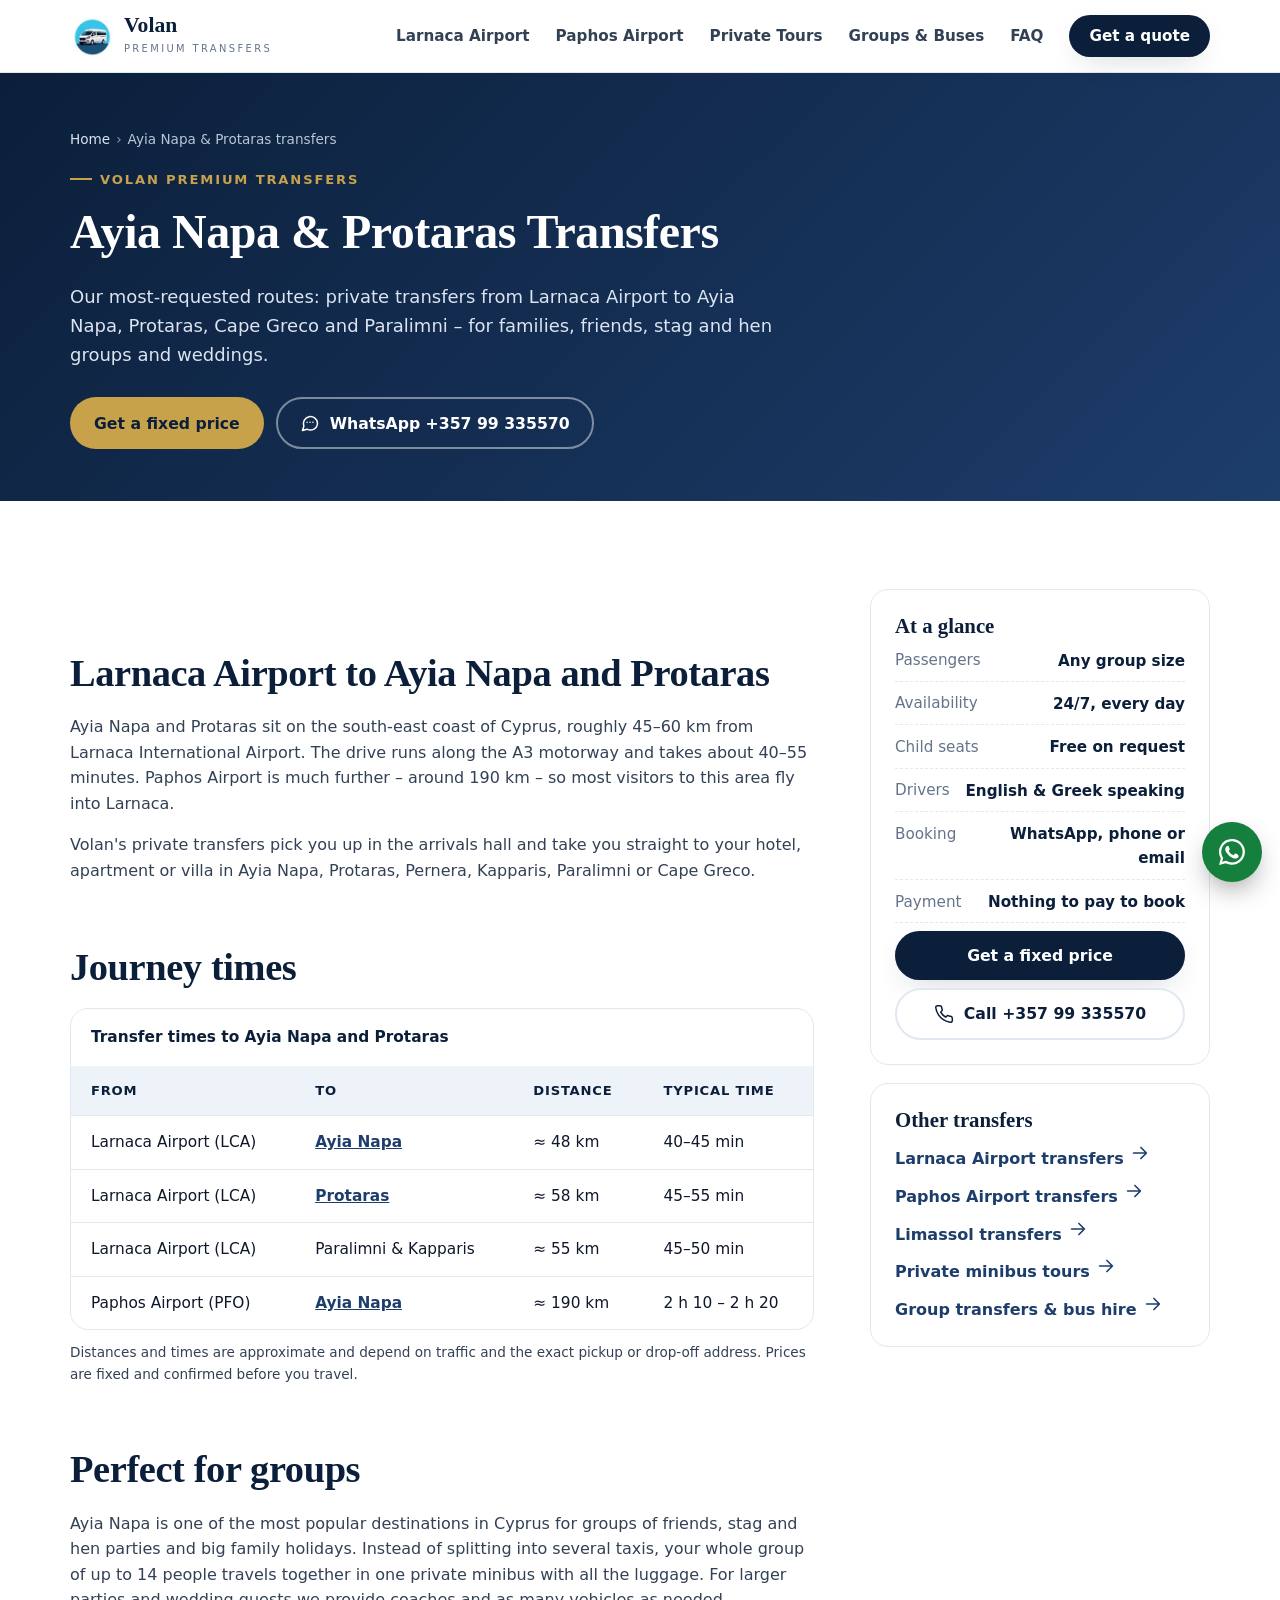
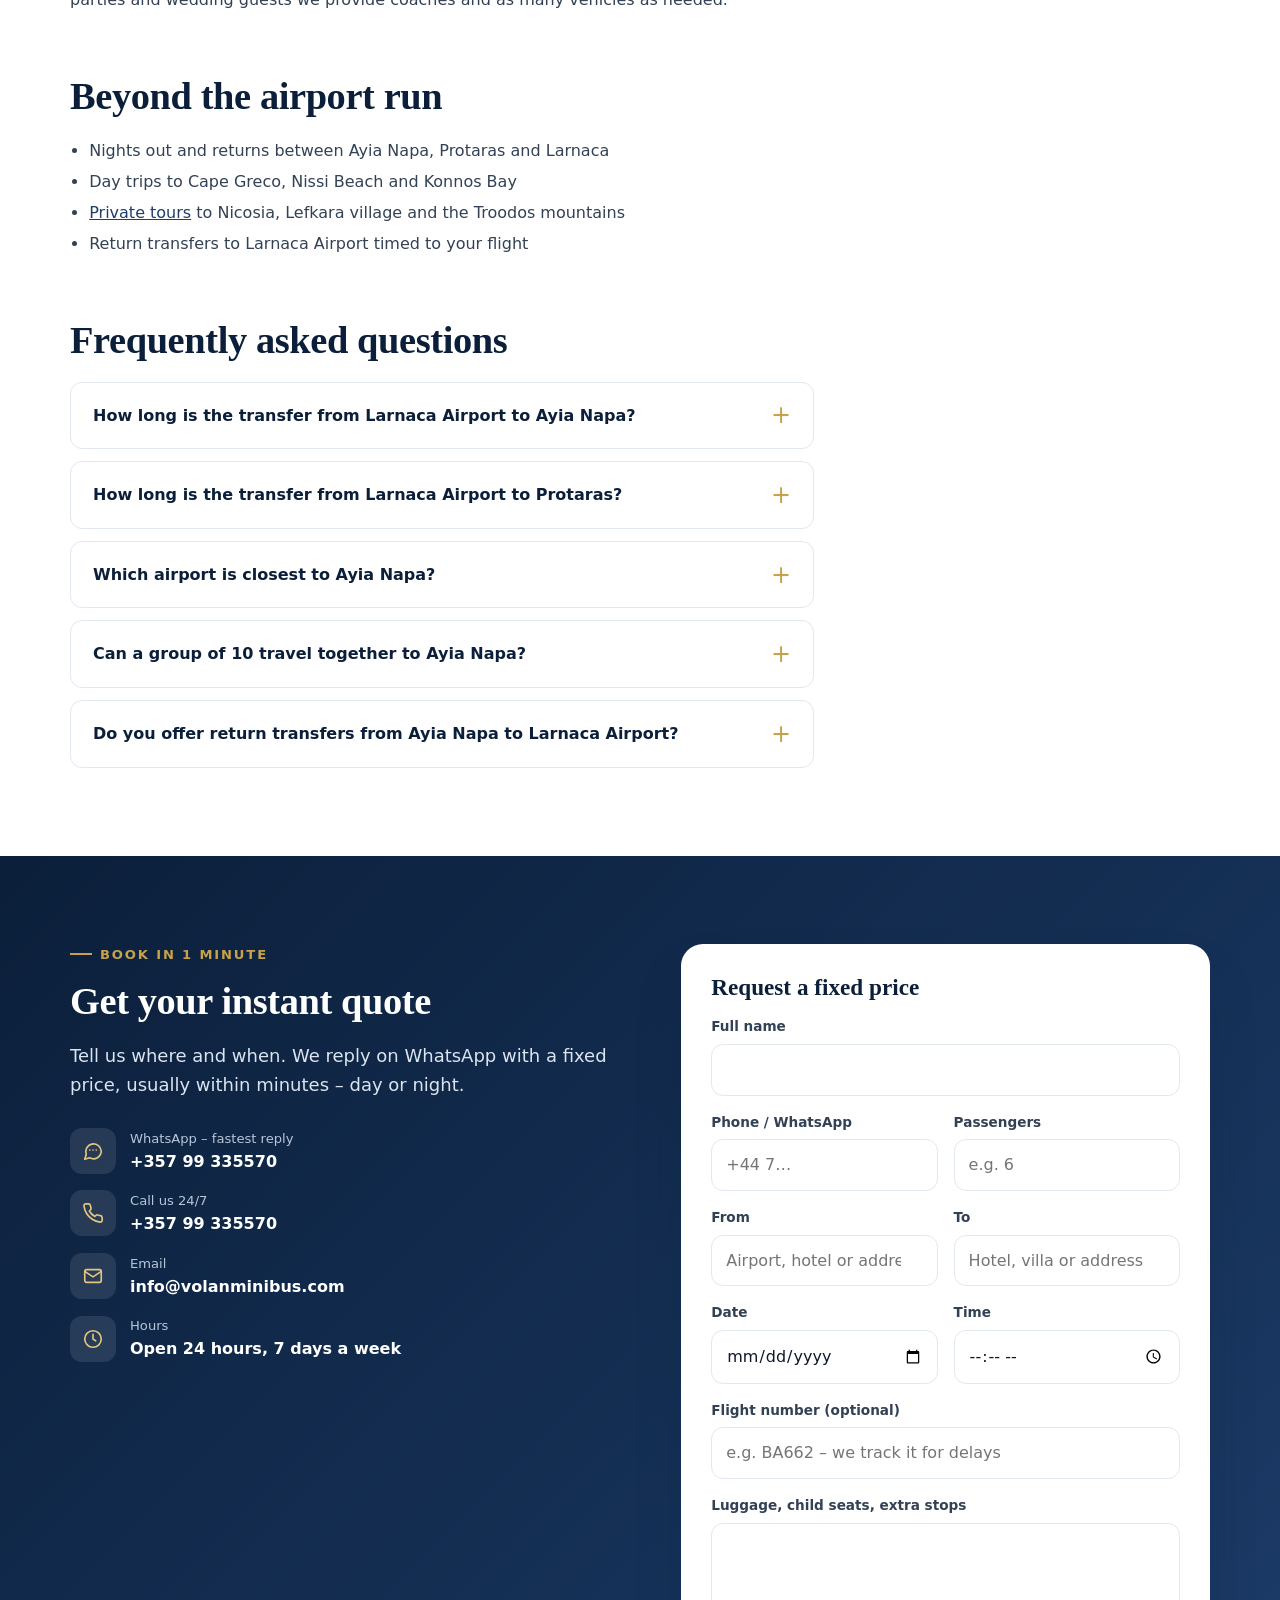
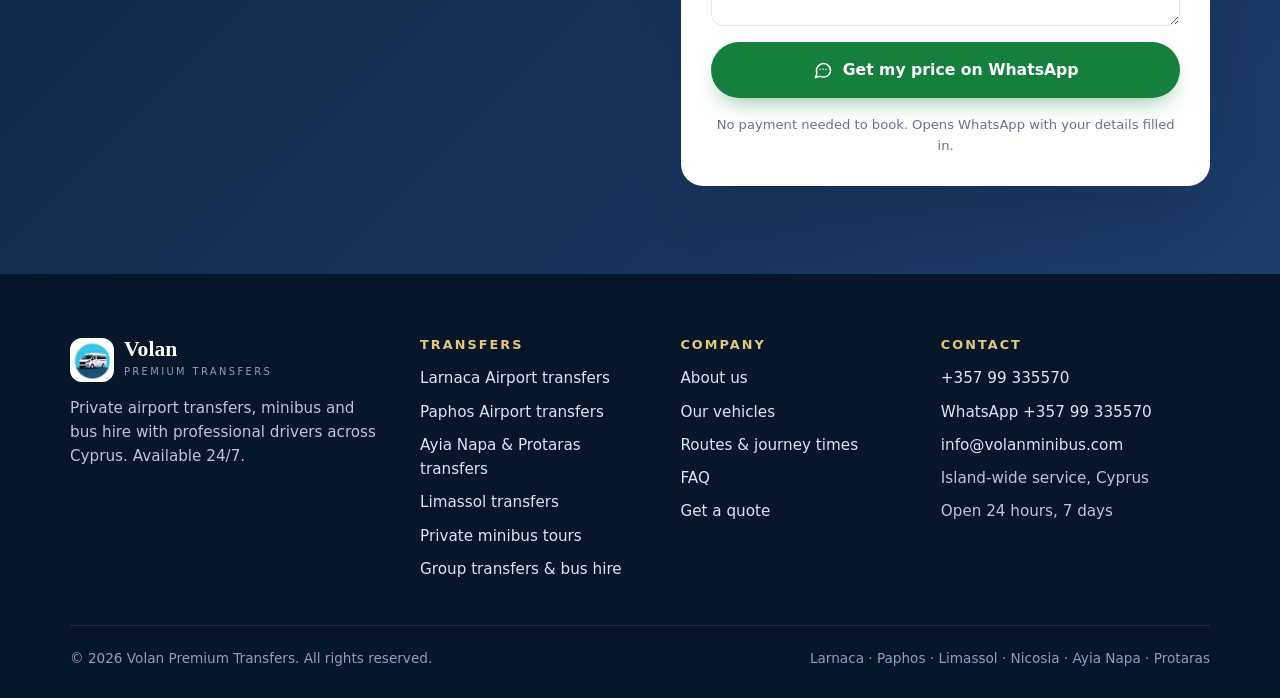
==== ayia-napa-protaras-transfers/index.html @ a042e27b "Say any group size instead of a 55-passenger limit Co-Authored-By: Claude Opus 5.5 <noreply@anthropi" ====
<!DOCTYPE html>
<html lang="en">
<head>
<meta charset="utf-8">
<meta name="viewport" content="width=device-width, initial-scale=1">
<title>Larnaca Airport to Ayia Napa &amp; Protaras Transfers | Volan</title>
<meta name="description" content="Private transfers from Larnaca Airport to Ayia Napa (≈45 min) and Protaras (≈50 min). One minibus for your whole group, free child seats, 24/7 fixed prices.">
<link rel="canonical" href="https://volanpremiumtransfers.com/ayia-napa-protaras-transfers/">
<meta name="robots" content="index, follow, max-image-preview:large">
<meta name="theme-color" content="#0b1f3a">
<link rel="icon" href="/favicon.ico" sizes="any">
<link rel="apple-touch-icon" href="/apple-touch-icon.png">
<meta property="og:type" content="website">
<meta property="og:site_name" content="Volan Premium Transfers">
<meta property="og:locale" content="en_GB">
<meta property="og:title" content="Larnaca Airport to Ayia Napa &amp; Protaras Transfers | Volan">
<meta property="og:description" content="Private transfers from Larnaca Airport to Ayia Napa (≈45 min) and Protaras (≈50 min). One minibus for your whole group, free child seats, 24/7 fixed prices.">
<meta property="og:url" content="https://volanpremiumtransfers.com/ayia-napa-protaras-transfers/">
<meta property="og:image" content="https://volanpremiumtransfers.com/assets/img/og-image.jpg">
<meta property="og:image:width" content="1200">
<meta property="og:image:height" content="630">
<meta property="og:image:alt" content="Volan Premium Transfers – airport and private minibus transfers in Cyprus">
<meta name="twitter:card" content="summary_large_image">
<meta name="twitter:title" content="Larnaca Airport to Ayia Napa &amp; Protaras Transfers | Volan">
<meta name="twitter:description" content="Private transfers from Larnaca Airport to Ayia Napa (≈45 min) and Protaras (≈50 min). One minibus for your whole group, free child seats, 24/7 fixed prices.">
<meta name="twitter:image" content="https://volanpremiumtransfers.com/assets/img/og-image.jpg">

<link rel="stylesheet" href="/assets/css/site.css">
<script async src="https://www.googletagmanager.com/gtag/js?id=G-36GFT8VNKB"></script>
<script>window.dataLayer=window.dataLayer||[];function gtag(){dataLayer.push(arguments);}gtag('js',new Date());gtag('config','G-36GFT8VNKB');</script>
<script type="application/ld+json">{
 "@context": "https://schema.org",
 "@type": "BreadcrumbList",
 "itemListElement": [
  {
   "@type": "ListItem",
   "position": 1,
   "name": "Home",
   "item": "https://volanpremiumtransfers.com/"
  },
  {
   "@type": "ListItem",
   "position": 2,
   "name": "Ayia Napa & Protaras transfers"
  }
 ]
}</script>
<script type="application/ld+json">{
 "@context": "https://schema.org",
 "@type": "Service",
 "@id": "https://volanpremiumtransfers.com/ayia-napa-protaras-transfers/#service",
 "name": "Ayia Napa and Protaras transfers",
 "serviceType": "Private transfer",
 "description": "Private transfers from Larnaca Airport to Ayia Napa (≈45 min) and Protaras (≈50 min). One minibus for your whole group, free child seats, 24/7 fixed prices.",
 "url": "https://volanpremiumtransfers.com/ayia-napa-protaras-transfers/",
 "provider": {
  "@id": "https://volanpremiumtransfers.com/#business"
 },
 "areaServed": [
  {
   "@type": "Place",
   "name": "Ayia Napa"
  },
  {
   "@type": "Place",
   "name": "Protaras"
  },
  {
   "@type": "Place",
   "name": "Paralimni"
  },
  {
   "@type": "Place",
   "name": "Cape Greco"
  },
  {
   "@type": "Place",
   "name": "Larnaca International Airport"
  }
 ],
 "availableChannel": {
  "@type": "ServiceChannel",
  "servicePhone": "+35799335570",
  "serviceUrl": "https://volanpremiumtransfers.com/#quote"
 }
}</script>
<script type="application/ld+json">{
 "@context": "https://schema.org",
 "@type": "FAQPage",
 "mainEntity": [
  {
   "@type": "Question",
   "name": "How long is the transfer from Larnaca Airport to Ayia Napa?",
   "acceptedAnswer": {
    "@type": "Answer",
    "text": "About 40–45 minutes for roughly 48 km via the A3 motorway."
   }
  },
  {
   "@type": "Question",
   "name": "How long is the transfer from Larnaca Airport to Protaras?",
   "acceptedAnswer": {
    "@type": "Answer",
    "text": "About 45–55 minutes for roughly 58 km, depending on traffic and your hotel's exact location."
   }
  },
  {
   "@type": "Question",
   "name": "Which airport is closest to Ayia Napa?",
   "acceptedAnswer": {
    "@type": "Answer",
    "text": "Larnaca International Airport (LCA) is closest – about 48 km. Paphos Airport is around 190 km away."
   }
  },
  {
   "@type": "Question",
   "name": "Can a group of 10 travel together to Ayia Napa?",
   "acceptedAnswer": {
    "@type": "Answer",
    "text": "Yes. Our private minibus carries up to 14 passengers with luggage, so the whole group arrives together."
   }
  },
  {
   "@type": "Question",
   "name": "Do you offer return transfers from Ayia Napa to Larnaca Airport?",
   "acceptedAnswer": {
    "@type": "Answer",
    "text": "Yes. We schedule the pickup from your hotel based on your flight time, 24 hours a day."
   }
  }
 ]
}</script>
</head>
<body>
<a class="skip" href="#main">Skip to content</a>
<header class="site-header">
 <div class="wrap nav">
  <a class="brand" href="/">
   <picture><source srcset="/assets/img/logo-96.webp" type="image/webp"><img src="/assets/img/logo-96.png" width="44" height="44" alt=""></picture>
   <span><b>Volan</b><small>Premium Transfers</small></span>
  </a>
  <button class="menu-toggle" type="button" aria-controls="menu" aria-expanded="false" aria-label="Open menu"><svg class="icon" viewBox="0 0 24 24" aria-hidden="true"><path d="M4 7h16M4 12h16M4 17h16"/></svg></button>
  <nav id="menu" class="menu" aria-label="Main">
   <a href="/larnaca-airport-transfers/">Larnaca Airport</a><a href="/paphos-airport-transfers/">Paphos Airport</a><a href="/private-tours-cyprus/">Private Tours</a><a href="/group-bus-hire-cyprus/">Groups &amp; Buses</a><a href="/#faq">FAQ</a>
   <a class="btn btn-primary" href="/#quote">Get a quote</a>
  </nav>
 </div>
</header>
<main id="main">
<section class="page-hero"><div class="wrap"><nav class="crumbs" aria-label="Breadcrumb"><ol><li><a href="/">Home</a></li><li aria-current="page">Ayia Napa &amp; Protaras transfers</li></ol></nav>
 <span class="eyebrow">Volan Premium Transfers</span>
 <h1>Ayia Napa &amp; Protaras Transfers</h1>
 <p class="lead">Our most-requested routes: private transfers from Larnaca Airport to Ayia Napa, Protaras, Cape Greco and Paralimni – for families, friends, stag and hen groups and weddings.</p>
 <div class="hero-ctas"><a class="btn btn-gold" href="#quote">Get a fixed price</a><a class="btn btn-ghost" href="https://wa.me/35799335570" target="_blank" rel="noopener" data-loc="hero"><svg class="icon" viewBox="0 0 24 24" aria-hidden="true"><path d="M21 12a8.5 8.5 0 0 1-12.6 7.4L3 21l1.6-5.2A8.5 8.5 0 1 1 21 12z"/><path d="M8.5 11h.01M12 11h.01M15.5 11h.01"/></svg> WhatsApp +357 99 335570</a></div>
</div></section>
<section class="section"><div class="wrap layout">
 <article class="prose"><h2>Larnaca Airport to Ayia Napa and Protaras</h2>
<p>Ayia Napa and Protaras sit on the south-east coast of Cyprus, roughly 45–60 km from Larnaca International Airport. The drive runs along the A3 motorway and takes about 40–55 minutes. Paphos Airport is much further – around 190 km – so most visitors to this area fly into Larnaca.</p>
<p>Volan's private transfers pick you up in the arrivals hall and take you straight to your hotel, apartment or villa in Ayia Napa, Protaras, Pernera, Kapparis, Paralimni or Cape Greco.</p>
<h2>Journey times</h2>
<div class="table-wrap"><table><caption>Transfer times to Ayia Napa and Protaras</caption>
<thead><tr><th scope="col">From</th><th scope="col">To</th><th scope="col">Distance</th><th scope="col">Typical time</th></tr></thead>
<tbody><tr><td>Larnaca Airport (LCA)</td><td><a href="/ayia-napa-protaras-transfers/">Ayia Napa</a></td><td>≈ 48 km</td><td>40–45 min</td></tr><tr><td>Larnaca Airport (LCA)</td><td><a href="/ayia-napa-protaras-transfers/">Protaras</a></td><td>≈ 58 km</td><td>45–55 min</td></tr><tr><td>Larnaca Airport (LCA)</td><td>Paralimni &amp; Kapparis</td><td>≈ 55 km</td><td>45–50 min</td></tr><tr><td>Paphos Airport (PFO)</td><td><a href="/ayia-napa-protaras-transfers/">Ayia Napa</a></td><td>≈ 190 km</td><td>2 h 10 – 2 h 20</td></tr></tbody></table></div>
<p class="note">Distances and times are approximate and depend on traffic and the exact pickup or drop-off address. Prices are fixed and confirmed before you travel.</p>
<h2>Perfect for groups</h2>
<p>Ayia Napa is one of the most popular destinations in Cyprus for groups of friends, stag and hen parties and big family holidays. Instead of splitting into several taxis, your whole group of up to 14 people travels together in one private minibus with all the luggage. For larger parties and wedding guests we provide coaches and as many vehicles as needed.</p>
<h2>Beyond the airport run</h2>
<ul>
<li>Nights out and returns between Ayia Napa, Protaras and Larnaca</li>
<li>Day trips to Cape Greco, Nissi Beach and Konnos Bay</li>
<li><a href="/private-tours-cyprus/">Private tours</a> to Nicosia, Lefkara village and the Troodos mountains</li>
<li>Return transfers to Larnaca Airport timed to your flight</li>
</ul>
  <h2>Frequently asked questions</h2>
  <div class="faq"><details><summary>How long is the transfer from Larnaca Airport to Ayia Napa?</summary><p>About 40–45 minutes for roughly 48 km via the A3 motorway.</p></details><details><summary>How long is the transfer from Larnaca Airport to Protaras?</summary><p>About 45–55 minutes for roughly 58 km, depending on traffic and your hotel's exact location.</p></details><details><summary>Which airport is closest to Ayia Napa?</summary><p>Larnaca International Airport (LCA) is closest – about 48 km. Paphos Airport is around 190 km away.</p></details><details><summary>Can a group of 10 travel together to Ayia Napa?</summary><p>Yes. Our private minibus carries up to 14 passengers with luggage, so the whole group arrives together.</p></details><details><summary>Do you offer return transfers from Ayia Napa to Larnaca Airport?</summary><p>Yes. We schedule the pickup from your hotel based on your flight time, 24 hours a day.</p></details></div>
 </article>
 <aside class="aside">
  <div class="card"><h3>At a glance</h3><ul class="facts"><li><span>Passengers</span><span>Any group size</span></li><li><span>Availability</span><span>24/7, every day</span></li><li><span>Child seats</span><span>Free on request</span></li><li><span>Drivers</span><span>English &amp; Greek speaking</span></li><li><span>Booking</span><span>WhatsApp, phone or email</span></li><li><span>Payment</span><span>Nothing to pay to book</span></li></ul>
   <a class="btn btn-primary" href="#quote">Get a fixed price</a>
   <a class="btn btn-outline" href="tel:+35799335570" data-loc="aside"><svg class="icon" viewBox="0 0 24 24" aria-hidden="true"><path d="M22 16.9v3a2 2 0 0 1-2.2 2 19.8 19.8 0 0 1-8.6-3.1 19.5 19.5 0 0 1-6-6A19.8 19.8 0 0 1 2.1 4.2 2 2 0 0 1 4.1 2h3a2 2 0 0 1 2 1.7c.1.9.4 1.8.7 2.7a2 2 0 0 1-.5 2.1L8 9.8a16 16 0 0 0 6 6l1.3-1.3a2 2 0 0 1 2.1-.4c.9.3 1.8.6 2.7.7a2 2 0 0 1 1.7 2z"/></svg> Call +357 99 335570</a></div>
  <div class="card"><h3>Other transfers</h3><ul class="links"><li><a href="/larnaca-airport-transfers/">Larnaca Airport transfers <svg class="icon" viewBox="0 0 24 24" aria-hidden="true"><path d="M5 12h14M13 6l6 6-6 6"/></svg></a></li><li><a href="/paphos-airport-transfers/">Paphos Airport transfers <svg class="icon" viewBox="0 0 24 24" aria-hidden="true"><path d="M5 12h14M13 6l6 6-6 6"/></svg></a></li><li><a href="/limassol-transfers/">Limassol transfers <svg class="icon" viewBox="0 0 24 24" aria-hidden="true"><path d="M5 12h14M13 6l6 6-6 6"/></svg></a></li><li><a href="/private-tours-cyprus/">Private minibus tours <svg class="icon" viewBox="0 0 24 24" aria-hidden="true"><path d="M5 12h14M13 6l6 6-6 6"/></svg></a></li><li><a href="/group-bus-hire-cyprus/">Group transfers &amp; bus hire <svg class="icon" viewBox="0 0 24 24" aria-hidden="true"><path d="M5 12h14M13 6l6 6-6 6"/></svg></a></li></ul></div>
 </aside>
</div></section>
<section id="quote" class="section quote">
 <div class="wrap split">
  <div>
   <span class="eyebrow">Book in 1 minute</span>
   <h2>Get your instant quote</h2>
   <p class="lead">Tell us where and when. We reply on WhatsApp with a fixed price, usually within minutes – day or night.</p>
   <ul class="contact-list">
    <li><span class="ico"><svg class="icon" viewBox="0 0 24 24" aria-hidden="true"><path d="M21 12a8.5 8.5 0 0 1-12.6 7.4L3 21l1.6-5.2A8.5 8.5 0 1 1 21 12z"/><path d="M8.5 11h.01M12 11h.01M15.5 11h.01"/></svg></span><span><small>WhatsApp – fastest reply</small><a href="https://wa.me/35799335570" target="_blank" rel="noopener" data-loc="quote">+357 99 335570</a></span></li>
    <li><span class="ico"><svg class="icon" viewBox="0 0 24 24" aria-hidden="true"><path d="M22 16.9v3a2 2 0 0 1-2.2 2 19.8 19.8 0 0 1-8.6-3.1 19.5 19.5 0 0 1-6-6A19.8 19.8 0 0 1 2.1 4.2 2 2 0 0 1 4.1 2h3a2 2 0 0 1 2 1.7c.1.9.4 1.8.7 2.7a2 2 0 0 1-.5 2.1L8 9.8a16 16 0 0 0 6 6l1.3-1.3a2 2 0 0 1 2.1-.4c.9.3 1.8.6 2.7.7a2 2 0 0 1 1.7 2z"/></svg></span><span><small>Call us 24/7</small><a href="tel:+35799335570" data-loc="quote">+357 99 335570</a></span></li>
    <li><span class="ico"><svg class="icon" viewBox="0 0 24 24" aria-hidden="true"><rect x="3" y="5" width="18" height="14" rx="2"/><path d="m3 7 9 6 9-6"/></svg></span><span><small>Email</small><a href="mailto:info@volanminibus.com" data-loc="quote">info@volanminibus.com</a></span></li>
    <li><span class="ico"><svg class="icon" viewBox="0 0 24 24" aria-hidden="true"><circle cx="12" cy="12" r="9"/><path d="M12 7v5l3 2"/></svg></span><span><small>Hours</small><b>Open 24 hours, 7 days a week</b></span></li>
   </ul>
  </div>
  <form id="quote-form" class="form">
   <h3>Request a fixed price</h3>
   <div class="field full"><label for="q-name">Full name</label><input id="q-name" name="name" autocomplete="name" required></div>
   <div class="field"><label for="q-phone">Phone / WhatsApp</label><input id="q-phone" name="phone" type="tel" autocomplete="tel" placeholder="+44 7…" required></div>
   <div class="field"><label for="q-pax">Passengers</label><input id="q-pax" name="pax" type="number" min="1" inputmode="numeric" placeholder="e.g. 6"></div>
   <div class="field"><label for="q-pickup">From</label><input id="q-pickup" name="pickup" list="places" placeholder="Airport, hotel or address" required></div>
   <div class="field"><label for="q-dropoff">To</label><input id="q-dropoff" name="dropoff" list="places" placeholder="Hotel, villa or address" required></div>
   <div class="field"><label for="q-date">Date</label><input id="q-date" name="date" type="date" required></div>
   <div class="field"><label for="q-time">Time</label><input id="q-time" name="time" type="time" required></div>
   <div class="field full"><label for="q-flight">Flight number (optional)</label><input id="q-flight" name="flight" placeholder="e.g. BA662 – we track it for delays"></div>
   <div class="field full"><label for="q-notes">Luggage, child seats, extra stops</label><textarea id="q-notes" name="notes" rows="3"></textarea></div>
   <datalist id="places"><option value="Larnaca Airport (LCA)"><option value="Paphos Airport (PFO)"><option value="Ayia Napa"><option value="Protaras"><option value="Larnaca"><option value="Limassol"><option value="Nicosia"><option value="Paphos"><option value="Coral Bay"><option value="Polis / Latchi"><option value="Troodos"></datalist>
   <button class="btn btn-wa" type="submit"><svg class="icon" viewBox="0 0 24 24" aria-hidden="true"><path d="M21 12a8.5 8.5 0 0 1-12.6 7.4L3 21l1.6-5.2A8.5 8.5 0 1 1 21 12z"/><path d="M8.5 11h.01M12 11h.01M15.5 11h.01"/></svg> Get my price on WhatsApp</button>
   <p class="fine">No payment needed to book. Opens WhatsApp with your details filled in.</p>
  </form>
 </div>
</section>

</main>
<footer class="site-footer">
 <div class="wrap">
  <div class="foot-grid">
   <div>
    <a class="brand" href="/"><picture><source srcset="/assets/img/logo-96.webp" type="image/webp"><img src="/assets/img/logo-96.png" width="44" height="44" alt="" loading="lazy"></picture><span><b>Volan</b><small>Premium Transfers</small></span></a>
    <p>Private airport transfers, minibus and bus hire with professional drivers across Cyprus. Available 24/7.</p>
   </div>
   <div><h2>Transfers</h2><ul><li><a href="/larnaca-airport-transfers/">Larnaca Airport transfers</a></li><li><a href="/paphos-airport-transfers/">Paphos Airport transfers</a></li><li><a href="/ayia-napa-protaras-transfers/">Ayia Napa &amp; Protaras transfers</a></li><li><a href="/limassol-transfers/">Limassol transfers</a></li><li><a href="/private-tours-cyprus/">Private minibus tours</a></li><li><a href="/group-bus-hire-cyprus/">Group transfers &amp; bus hire</a></li></ul></div>
   <div><h2>Company</h2><ul><li><a href="/#about">About us</a></li><li><a href="/#fleet">Our vehicles</a></li><li><a href="/#routes">Routes &amp; journey times</a></li><li><a href="/#faq">FAQ</a></li><li><a href="/#quote">Get a quote</a></li></ul></div>
   <div><h2>Contact</h2><ul>
    <li><a href="tel:+35799335570" data-loc="footer">+357 99 335570</a></li>
    <li><a href="https://wa.me/35799335570" target="_blank" rel="noopener" data-loc="footer">WhatsApp +357 99 335570</a></li>
    <li><a href="mailto:info@volanminibus.com" data-loc="footer">info@volanminibus.com</a></li>
    <li>Island-wide service, Cyprus</li>
    <li>Open 24 hours, 7 days</li>
   </ul></div>
  </div>
  <div class="foot-bottom"><span>© <span id="year">2026</span> Volan Premium Transfers. All rights reserved.</span><span>Larnaca · Paphos · Limassol · Nicosia · Ayia Napa · Protaras</span></div>
 </div>
</footer>
<a class="wa-float" href="https://wa.me/35799335570" target="_blank" rel="noopener" aria-label="Chat with us on WhatsApp" data-loc="float"><svg viewBox="0 0 24 24" aria-hidden="true"><path d="M12 2.2A9.7 9.7 0 0 0 3.6 16.8L2.3 21.7l5-1.3A9.7 9.7 0 1 0 12 2.2zm0 17.7a8 8 0 0 1-4.1-1.1l-.3-.2-3 .8.8-2.9-.2-.3A8 8 0 1 1 12 19.9zm4.4-6c-.2-.1-1.4-.7-1.7-.8-.2-.1-.4-.1-.5.1l-.8 1c-.1.2-.3.2-.5.1a6.6 6.6 0 0 1-3.3-2.9c-.2-.4.2-.4.7-1.3.1-.2 0-.3 0-.4l-.8-1.8c-.2-.5-.4-.4-.5-.4h-.5a.9.9 0 0 0-.7.3 2.8 2.8 0 0 0-.9 2.1 4.9 4.9 0 0 0 1 2.6 11.2 11.2 0 0 0 4.3 3.8c1.6.7 2.2.7 3 .6.5-.1 1.4-.6 1.6-1.1.2-.6.2-1 .1-1.1l-.5-.3z"/></svg></a>
<script src="/assets/js/site.js" defer></script>
</body>
</html>
---- assets/css/site.css ----
/* Volan Premium Transfers – site styles (no build step, no external CSS) */
:root{
  --navy:#0b1f3a; --navy-2:#132d52; --navy-3:#1d3d6b;
  --gold:#c8a24a; --gold-2:#e3c77f;
  --ink:#0f172a; --ink-2:#334155; --muted:#64748b;
  --line:#e2e8f0; --bg:#ffffff; --bg-2:#f6f8fb; --bg-3:#eef3fa;
  --wa:#15803d;
  --radius:18px; --radius-sm:12px;
  --shadow:0 10px 30px -12px rgba(11,31,58,.25);
  --shadow-lg:0 30px 60px -20px rgba(11,31,58,.35);
  --serif:"Iowan Old Style","Palatino Linotype",Palatino,Georgia,"Times New Roman",serif;
  --sans:system-ui,-apple-system,"Segoe UI",Roboto,"Helvetica Neue",Arial,sans-serif;
  --wrap:1180px;
}
*,*::before,*::after{box-sizing:border-box}
html{scroll-behavior:smooth;-webkit-text-size-adjust:100%}
body{margin:0;font-family:var(--sans);color:var(--ink);background:var(--bg);line-height:1.6;font-size:16px;-webkit-font-smoothing:antialiased}
img{max-width:100%;height:auto;display:block}
a{color:var(--navy-3)}
a:hover{color:var(--navy)}
h1,h2,h3{font-family:var(--serif);color:var(--navy);line-height:1.15;margin:0 0 .5em;font-weight:700;letter-spacing:-.01em}
h1{font-size:clamp(2rem,5.2vw,3.5rem)}
h2{font-size:clamp(1.6rem,3.4vw,2.4rem)}
h3{font-size:1.2rem;font-family:var(--sans);letter-spacing:0}
p{margin:0 0 1em}
:focus-visible{outline:3px solid var(--gold);outline-offset:2px;border-radius:6px}
.wrap{max-width:var(--wrap);margin:0 auto;padding:0 20px}
.skip{position:absolute;left:-999px;top:0;background:var(--navy);color:#fff;padding:10px 16px;z-index:100}
.skip:focus{left:10px;top:10px}
.eyebrow{display:inline-flex;align-items:center;gap:8px;font-size:.78rem;font-weight:700;letter-spacing:.14em;text-transform:uppercase;color:var(--gold)}
.eyebrow::before{content:"";width:22px;height:2px;background:currentColor}
.lead{font-size:1.125rem;color:var(--ink-2);max-width:62ch}
.muted{color:var(--muted)}
.center{text-align:center}
.center .lead{margin-left:auto;margin-right:auto}
.icon{width:22px;height:22px;flex:none;stroke:currentColor;fill:none;stroke-width:1.8;stroke-linecap:round;stroke-linejoin:round}

/* Buttons */
.btn{display:inline-flex;align-items:center;justify-content:center;gap:10px;padding:14px 22px;border-radius:999px;font-weight:700;font-size:.98rem;text-decoration:none;border:2px solid transparent;cursor:pointer;transition:transform .15s ease,box-shadow .15s ease,background .15s ease;font-family:var(--sans);line-height:1.1}
.btn:hover{transform:translateY(-1px)}
.btn-primary{background:var(--navy);color:#fff;box-shadow:var(--shadow)}
.btn-primary:hover{background:var(--navy-2);color:#fff}
.btn-gold{background:var(--gold);color:var(--navy)}
.btn-gold:hover{background:var(--gold-2);color:var(--navy)}
.btn-wa{background:var(--wa);color:#fff;box-shadow:0 10px 24px -10px rgba(21,128,61,.6)}
.btn-wa:hover{background:#116c33;color:#fff}
.btn-ghost{background:transparent;border-color:rgba(255,255,255,.45);color:#fff}
.btn-ghost:hover{background:rgba(255,255,255,.1);color:#fff}
.btn-outline{background:#fff;border-color:var(--line);color:var(--navy)}
.btn-outline:hover{border-color:var(--navy);color:var(--navy)}
.btn .icon{width:20px;height:20px}

/* Header */
.site-header{position:sticky;top:0;z-index:50;background:rgba(255,255,255,.92);backdrop-filter:saturate(1.4) blur(10px);-webkit-backdrop-filter:saturate(1.4) blur(10px);border-bottom:1px solid var(--line)}
.nav{display:flex;align-items:center;justify-content:space-between;height:72px;gap:16px}
.brand{display:flex;align-items:center;gap:10px;text-decoration:none;color:var(--navy)}
.brand img{width:44px;height:44px;border-radius:12px}
.brand b{display:block;font-family:var(--serif);font-size:1.35rem;line-height:1}
.brand small{display:block;font-size:.62rem;letter-spacing:.24em;text-transform:uppercase;color:var(--muted);margin-top:4px}
.menu{display:flex;align-items:center;gap:26px}
.menu a{color:var(--ink-2);text-decoration:none;font-weight:600;font-size:.95rem}
.menu a:hover,.menu a[aria-current="page"]{color:var(--navy)}
.menu .btn{color:#fff;padding:11px 18px}
.menu-toggle{display:none;background:none;border:0;padding:8px;color:var(--navy);cursor:pointer}
.menu-toggle .icon{width:28px;height:28px}
@media (max-width:920px){
  .menu-toggle{display:block}
  .menu{position:absolute;left:0;right:0;top:72px;flex-direction:column;align-items:stretch;gap:0;background:#fff;border-bottom:1px solid var(--line);box-shadow:var(--shadow);padding:8px 20px 20px;display:none}
  .menu.open{display:flex}
  .menu a{padding:14px 0;border-bottom:1px solid var(--line);font-size:1.05rem}
  .menu .btn{margin-top:14px;border-bottom:0}
}

/* Hero */
.hero{position:relative;color:#fff;background:var(--navy);overflow:hidden;isolation:isolate}
.hero picture,.hero .hero-img{position:absolute;inset:0;z-index:-2}
.hero .hero-img{width:100%;height:100%;object-fit:cover;object-position:60% 50%}
.hero::after{content:"";position:absolute;inset:0;z-index:-1;background:linear-gradient(90deg,rgba(8,22,42,.92) 0%,rgba(8,22,42,.78) 45%,rgba(8,22,42,.25) 100%)}
.hero-inner{padding:96px 0 88px;max-width:660px}
.hero h1{color:#fff}
.hero .lead{color:#dbe4f0}
.hero .eyebrow{color:var(--gold-2)}
.hero-ctas{display:flex;flex-wrap:wrap;gap:12px;margin:28px 0 30px}
.hero-points{display:flex;flex-wrap:wrap;gap:10px 22px;list-style:none;padding:0;margin:0;color:#e6edf6;font-size:.95rem}
.hero-points li{display:flex;align-items:center;gap:8px}
.hero-points .icon{color:var(--gold-2);width:20px;height:20px}
@media (max-width:720px){
  .hero::after{background:linear-gradient(180deg,rgba(8,22,42,.7) 0%,rgba(8,22,42,.9) 60%,rgba(8,22,42,.96) 100%)}
  .hero-inner{padding:64px 0 56px}
  .hero-ctas .btn{flex:1 1 100%}
}

/* Page hero (inner pages) */
.page-hero{background:linear-gradient(135deg,var(--navy) 0%,var(--navy-3) 100%);color:#fff;padding:56px 0 52px}
.page-hero h1{color:#fff;font-size:clamp(1.9rem,4.4vw,3rem)}
.page-hero .lead{color:#dbe4f0}
.page-hero .hero-ctas{margin-bottom:0}
.crumbs{font-size:.85rem;margin-bottom:18px;color:#b9c6d8}
.crumbs ol{list-style:none;padding:0;margin:0;display:flex;flex-wrap:wrap;gap:6px}
.crumbs li+li::before{content:"›";margin-right:6px;color:#8aa0bd}
.crumbs a{color:#dbe4f0;text-decoration:none}
.crumbs a:hover{text-decoration:underline;color:#fff}

/* Trust bar */
.trust{background:#fff;border-bottom:1px solid var(--line)}
.trust ul{list-style:none;margin:0;padding:22px 0;display:grid;grid-template-columns:repeat(4,1fr);gap:16px}
.trust li{display:flex;align-items:center;gap:12px;font-size:.92rem;color:var(--ink-2)}
.trust strong{display:block;color:var(--navy);font-size:.98rem}
.trust .ico{width:44px;height:44px;border-radius:12px;background:var(--bg-3);display:grid;place-items:center;color:var(--navy);flex:none}
@media (max-width:820px){.trust ul{grid-template-columns:repeat(2,1fr)}}

/* Sections */
.section{padding:88px 0}
.section-alt{background:var(--bg-2)}
.section-head{margin-bottom:44px}
.section-head.center{max-width:720px;margin-left:auto;margin-right:auto}
@media (max-width:720px){.section{padding:64px 0}}

/* Cards */
.grid{display:grid;gap:22px}
.g2{grid-template-columns:repeat(2,1fr)}
.g3{grid-template-columns:repeat(3,1fr)}
.g4{grid-template-columns:repeat(4,1fr)}
@media (max-width:980px){.g3,.g4{grid-template-columns:repeat(2,1fr)}}
@media (max-width:640px){.g2,.g3,.g4{grid-template-columns:1fr}}
.card{background:#fff;border:1px solid var(--line);border-radius:var(--radius);padding:28px;transition:box-shadow .2s ease,transform .2s ease,border-color .2s ease;display:flex;flex-direction:column}
.card:hover{box-shadow:var(--shadow);border-color:#cfd9e6}
.card .ico{width:52px;height:52px;border-radius:14px;background:var(--navy);color:var(--gold-2);display:grid;place-items:center;margin-bottom:18px}
.card .ico .icon{width:26px;height:26px}
.card p{color:var(--ink-2);font-size:.97rem}
.card .more{margin-top:auto;font-weight:700;text-decoration:none;color:var(--navy);display:inline-flex;gap:6px;align-items:center}
.card .more:hover{color:var(--gold)}
a.card{text-decoration:none;color:inherit}
a.card:hover{transform:translateY(-2px)}

/* Split */
.split{display:grid;grid-template-columns:1.05fr 1fr;gap:56px;align-items:center}
@media (max-width:900px){.split{grid-template-columns:1fr;gap:32px}}
.photo{border-radius:var(--radius);overflow:hidden;box-shadow:var(--shadow-lg)}
.photo img{width:100%;aspect-ratio:3/2;object-fit:cover}
.checks{list-style:none;padding:0;margin:20px 0 0;display:grid;gap:12px}
.checks li{display:flex;gap:12px;align-items:flex-start;color:var(--ink-2)}
.checks .icon{color:var(--wa);margin-top:2px}

/* Routes table */
.table-wrap{overflow-x:auto;border:1px solid var(--line);border-radius:var(--radius);background:#fff}
table{width:100%;border-collapse:collapse;font-size:.96rem;min-width:560px}
caption{text-align:left;padding:16px 20px;font-weight:700;color:var(--navy)}
th,td{text-align:left;padding:14px 20px;border-top:1px solid var(--line)}
thead th{background:var(--bg-3);color:var(--navy);font-size:.82rem;letter-spacing:.06em;text-transform:uppercase;border-top:0}
tbody tr:hover{background:var(--bg-2)}
td a{font-weight:600}
.note{font-size:.85rem;color:var(--muted);margin-top:12px}

/* Steps */
.steps{counter-reset:s;list-style:none;padding:0;margin:0}
.steps li{counter-increment:s;position:relative;background:#fff;border:1px solid var(--line);border-radius:var(--radius);padding:28px 26px 24px}
.steps li::before{content:counter(s);position:absolute;top:-18px;left:24px;width:38px;height:38px;border-radius:50%;background:var(--gold);color:var(--navy);display:grid;place-items:center;font-weight:800;font-family:var(--serif);font-size:1.1rem}
.steps h3{margin-top:6px}
.steps p{color:var(--ink-2);margin:0;font-size:.97rem}

/* Fleet */
.fleet-card{background:#fff;border:1px solid var(--line);border-radius:var(--radius);overflow:hidden}
.fleet-card .body{padding:24px 26px}
.spec{display:flex;flex-wrap:wrap;gap:8px;list-style:none;padding:0;margin:14px 0 0}
.spec li{background:var(--bg-3);color:var(--navy);border-radius:999px;padding:6px 12px;font-size:.84rem;font-weight:600}

/* Prose (inner pages) */
.prose{max-width:760px}
.prose h2{margin-top:1.6em}
.prose h3{margin-top:1.4em;color:var(--navy)}
.prose ul{padding-left:1.2em}
.prose li{margin:.35em 0;color:var(--ink-2)}
.prose p{color:var(--ink-2)}
.layout{display:grid;grid-template-columns:minmax(0,1fr) 340px;gap:56px;align-items:start}
@media (max-width:980px){.layout{grid-template-columns:1fr}}
.aside{position:sticky;top:96px;display:grid;gap:18px}
.aside .card{padding:24px}
.aside h3{font-family:var(--serif);font-size:1.3rem}
.aside .btn{width:100%;margin-top:8px}
.facts{list-style:none;padding:0;margin:0;display:grid;gap:10px;font-size:.95rem}
.facts li{display:flex;justify-content:space-between;gap:10px;border-bottom:1px dashed var(--line);padding-bottom:8px}
.facts li span:first-child{color:var(--muted)}
.facts li span:last-child{font-weight:700;color:var(--navy);text-align:right}
.links{list-style:none;padding:0;margin:0;display:grid;gap:8px}
.links a{text-decoration:none;font-weight:600}

/* FAQ */
.faq{max-width:860px;margin:0 auto;display:grid;gap:12px}
.faq details{background:#fff;border:1px solid var(--line);border-radius:var(--radius-sm);padding:0 22px}
.faq details[open]{box-shadow:var(--shadow);border-color:#cfd9e6}
.faq summary{list-style:none;cursor:pointer;padding:20px 32px 20px 0;font-weight:700;color:var(--navy);position:relative}
.faq summary::-webkit-details-marker{display:none}
.faq summary::after{content:"+";position:absolute;right:0;top:50%;transform:translateY(-50%);font-size:1.5rem;font-weight:400;color:var(--gold)}
.faq details[open] summary::after{content:"–"}
.faq details p{color:var(--ink-2);margin:0 0 20px}

/* Quote form */
.quote{background:linear-gradient(135deg,var(--navy) 0%,var(--navy-3) 100%);color:#fff}
.quote h2{color:#fff}
.quote .lead{color:#dbe4f0}
.quote .split{align-items:start}
.contact-list{list-style:none;padding:0;margin:28px 0 0;display:grid;gap:16px}
.contact-list li{display:flex;gap:14px;align-items:center}
.contact-list .ico{width:46px;height:46px;border-radius:12px;background:rgba(255,255,255,.1);display:grid;place-items:center;color:var(--gold-2);flex:none}
.contact-list a{color:#fff;font-weight:700;text-decoration:none}
.contact-list a:hover{text-decoration:underline}
.contact-list small{display:block;color:#b9c6d8;font-size:.82rem}
.form{background:#fff;color:var(--ink);border-radius:22px;padding:30px;box-shadow:var(--shadow-lg);display:grid;grid-template-columns:1fr 1fr;gap:16px}
.form h3{grid-column:1/-1;font-family:var(--serif);font-size:1.45rem;margin:0}
.field{display:grid;gap:6px}
.field.full{grid-column:1/-1}
.field label{font-size:.85rem;font-weight:700;color:var(--ink-2)}
.field input,.field textarea,.field select{font:inherit;font-size:16px;width:100%;padding:12px 14px;border:1.5px solid var(--line);border-radius:12px;background:#fff;color:var(--ink);transition:border-color .15s}
.field input:focus,.field textarea:focus,.field select:focus{outline:none;border-color:var(--navy-3);box-shadow:0 0 0 3px rgba(29,61,107,.15)}
.form .btn{grid-column:1/-1;width:100%;padding:16px}
.form .fine{grid-column:1/-1;font-size:.82rem;color:var(--muted);margin:0;text-align:center}
@media (max-width:560px){.form{grid-template-columns:1fr;padding:22px}}

/* CTA band */
.cta-band{background:var(--bg-3);border-radius:24px;padding:44px;display:flex;align-items:center;justify-content:space-between;gap:24px;flex-wrap:wrap}
.cta-band h2{margin:0 0 6px}
.cta-band p{margin:0;color:var(--ink-2)}
.cta-band .actions{display:flex;gap:12px;flex-wrap:wrap}

/* Footer */
.site-footer{background:#081629;color:#b9c6d8;padding:64px 0 28px;font-size:.95rem}
.site-footer a{color:#dbe4f0;text-decoration:none}
.site-footer a:hover{color:#fff;text-decoration:underline}
.foot-grid{display:grid;grid-template-columns:1.4fr 1fr 1fr 1.2fr;gap:36px}
@media (max-width:900px){.foot-grid{grid-template-columns:1fr 1fr}}
@media (max-width:520px){.foot-grid{grid-template-columns:1fr}}
.site-footer h2{font-family:var(--sans);font-size:.8rem;letter-spacing:.16em;text-transform:uppercase;color:var(--gold-2);margin:0 0 14px}
.site-footer ul{list-style:none;padding:0;margin:0;display:grid;gap:9px}
.site-footer .brand{color:#fff;margin-bottom:14px}
.site-footer .brand small{color:#8aa0bd}
.foot-bottom{border-top:1px solid rgba(255,255,255,.1);margin-top:44px;padding-top:22px;display:flex;justify-content:space-between;flex-wrap:wrap;gap:12px;font-size:.85rem;color:#8aa0bd}

/* Floating WhatsApp */
.wa-float{position:fixed;right:18px;bottom:18px;z-index:60;width:60px;height:60px;border-radius:50%;background:var(--wa);color:#fff;display:grid;place-items:center;box-shadow:0 12px 28px -8px rgba(0,0,0,.45);transition:transform .15s}
.wa-float:hover{transform:scale(1.06);color:#fff}
.wa-float svg{width:32px;height:32px;fill:currentColor}

@media (prefers-reduced-motion:reduce){*{scroll-behavior:auto!important;transition:none!important}}
.fleet-card .ph{aspect-ratio:960/317;background:linear-gradient(135deg,var(--navy),var(--navy-3));display:grid;place-items:center;color:var(--gold-2)}
.fleet-card .ph .icon{width:72px;height:72px;stroke-width:1.2}

/* ---- Fixes after phone review ---- */
/* Eyebrow labels: sit on their own line with space before the heading */
.eyebrow{display:flex;width:fit-content;margin-bottom:14px;font-size:.82rem}
.center .eyebrow,.section-head.center .eyebrow{margin-left:auto;margin-right:auto}
/* Hero ticks: even grid so every tick lines up */
.hero-points{display:grid;grid-template-columns:repeat(4,max-content);gap:10px 26px}
/* Phones: show the minibus photo in full above the text instead of a zoomed, darkened background */
@media (max-width:720px){
  .hero::after{display:none}
  .hero picture{position:relative;display:block;inset:auto;z-index:auto}
  .hero .hero-img{position:static;height:auto;aspect-ratio:2/1;object-position:68% 50%}
  .hero-inner{padding:32px 0 44px}
  .hero-points{grid-template-columns:repeat(2,max-content);gap:12px 22px}
}
/* Phones: compact trust bar (2 x 2, no icons) */
@media (max-width:560px){
  .trust ul{grid-template-columns:repeat(2,1fr);gap:16px 14px;padding:20px 0}
  .trust .ico{display:none}
  .trust li{font-size:.85rem;line-height:1.4}
}
@media (min-width:721px){.hero-inner{padding:64px 0 60px}.hero .hero-img{object-position:75% 50%}}
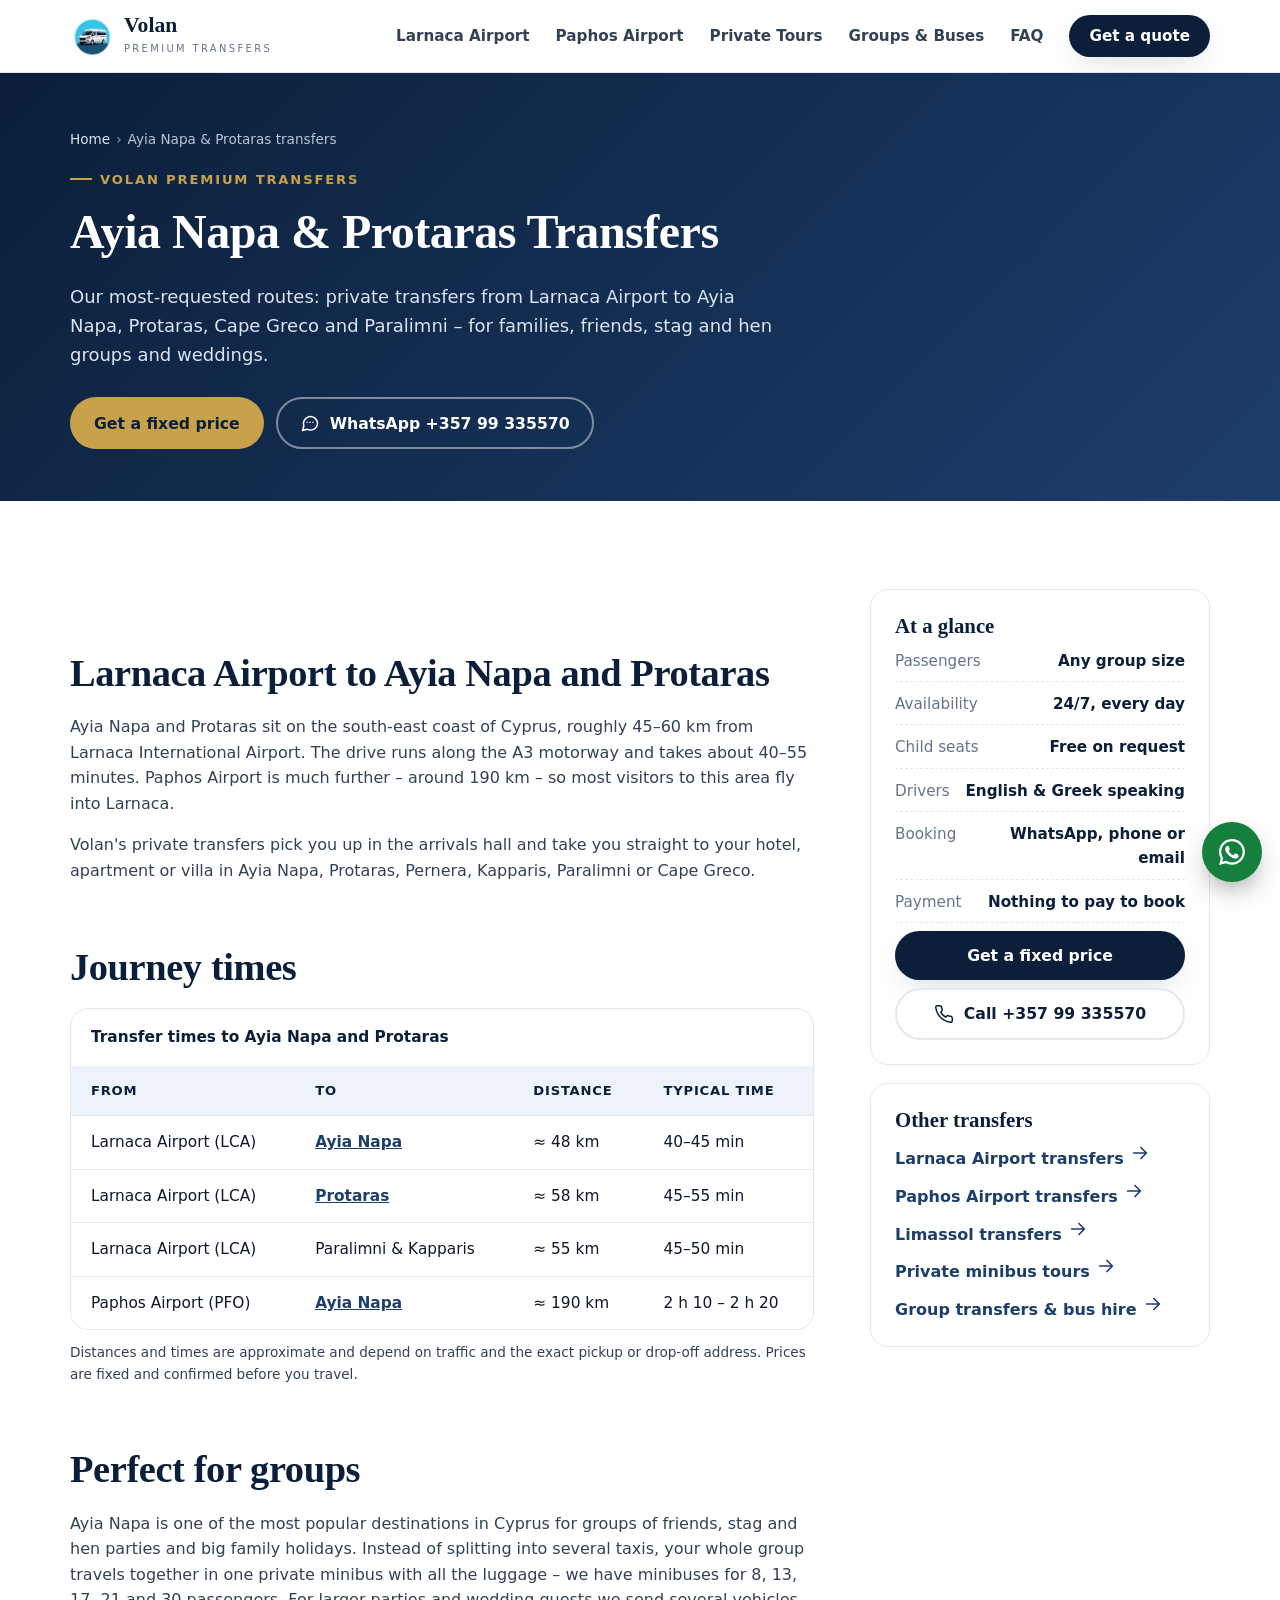
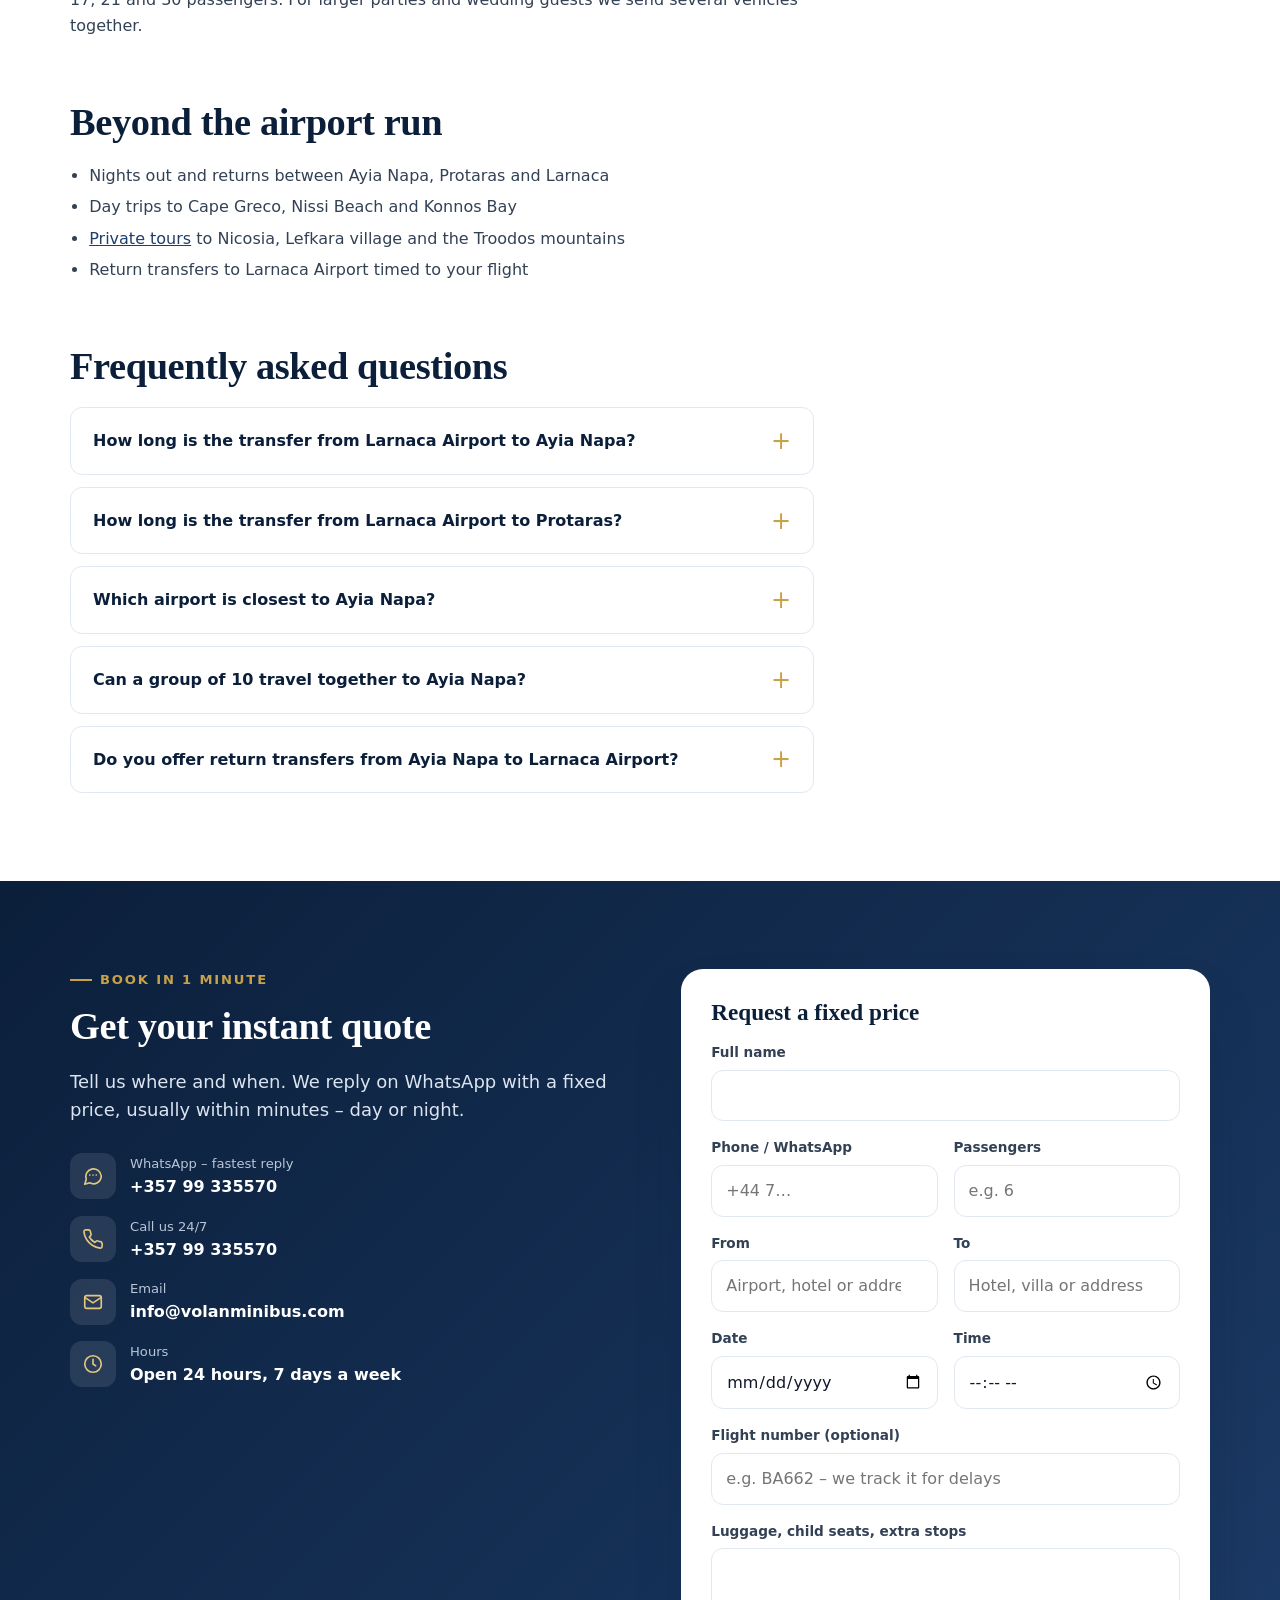
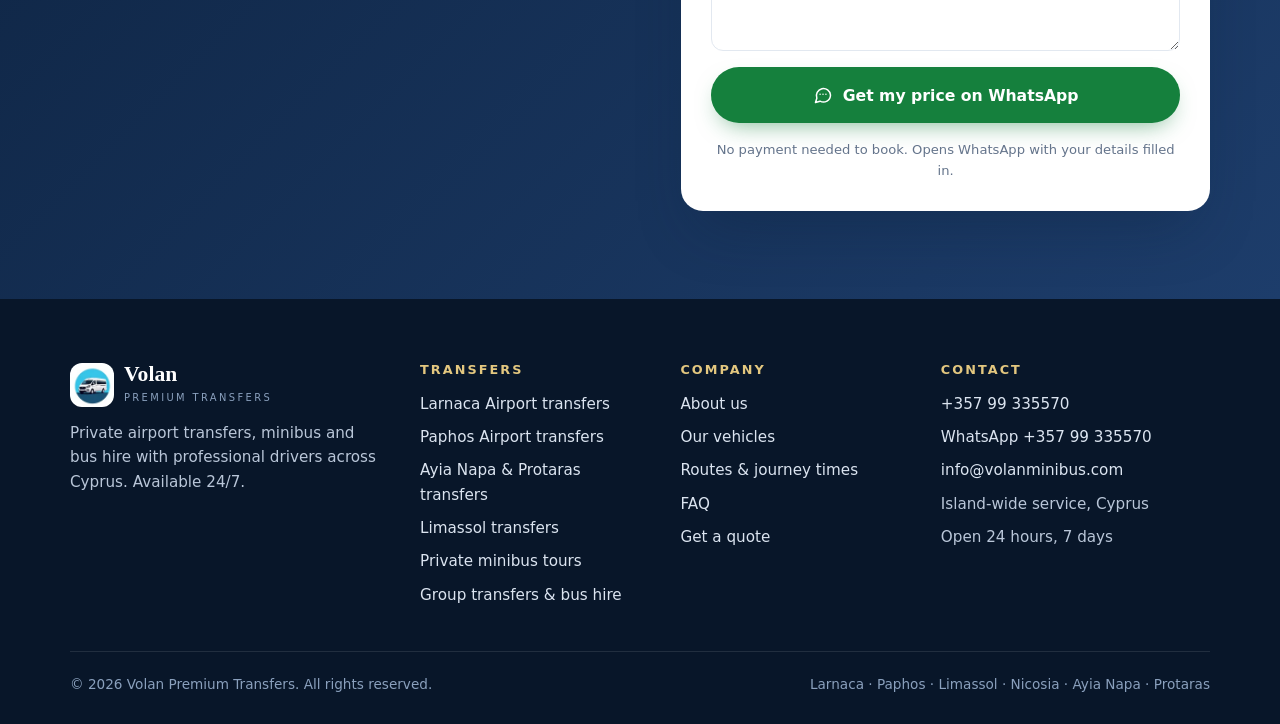
==== commit 61e5df78: "Show real fleet: minibuses for 8, 13, 17, 21 and 30 passengers Co-Authored-By: Claude Opus 5.5 <nore" ====
--- a/ayia-napa-protaras-transfers/index.html
+++ b/ayia-napa-protaras-transfers/index.html
@@ -117,7 +117,7 @@
    "name": "Can a group of 10 travel together to Ayia Napa?",
    "acceptedAnswer": {
     "@type": "Answer",
-    "text": "Yes. Our private minibus carries up to 14 passengers with luggage, so the whole group arrives together."
+    "text": "Yes. Our minibuses have 8, 13, 17, 21 and 30 passengers, so the whole group arrives together with all the luggage."
    }
   },
   {
@@ -163,7 +163,7 @@
 <tbody><tr><td>Larnaca Airport (LCA)</td><td><a href="/ayia-napa-protaras-transfers/">Ayia Napa</a></td><td>≈ 48 km</td><td>40–45 min</td></tr><tr><td>Larnaca Airport (LCA)</td><td><a href="/ayia-napa-protaras-transfers/">Protaras</a></td><td>≈ 58 km</td><td>45–55 min</td></tr><tr><td>Larnaca Airport (LCA)</td><td>Paralimni &amp; Kapparis</td><td>≈ 55 km</td><td>45–50 min</td></tr><tr><td>Paphos Airport (PFO)</td><td><a href="/ayia-napa-protaras-transfers/">Ayia Napa</a></td><td>≈ 190 km</td><td>2 h 10 – 2 h 20</td></tr></tbody></table></div>
 <p class="note">Distances and times are approximate and depend on traffic and the exact pickup or drop-off address. Prices are fixed and confirmed before you travel.</p>
 <h2>Perfect for groups</h2>
-<p>Ayia Napa is one of the most popular destinations in Cyprus for groups of friends, stag and hen parties and big family holidays. Instead of splitting into several taxis, your whole group of up to 14 people travels together in one private minibus with all the luggage. For larger parties and wedding guests we provide coaches and as many vehicles as needed.</p>
+<p>Ayia Napa is one of the most popular destinations in Cyprus for groups of friends, stag and hen parties and big family holidays. Instead of splitting into several taxis, your whole group travels together in one private minibus with all the luggage – we have minibuses for 8, 13, 17, 21 and 30 passengers. For larger parties and wedding guests we send several vehicles together.</p>
 <h2>Beyond the airport run</h2>
 <ul>
 <li>Nights out and returns between Ayia Napa, Protaras and Larnaca</li>
@@ -172,7 +172,7 @@
 <li>Return transfers to Larnaca Airport timed to your flight</li>
 </ul>
   <h2>Frequently asked questions</h2>
-  <div class="faq"><details><summary>How long is the transfer from Larnaca Airport to Ayia Napa?</summary><p>About 40–45 minutes for roughly 48 km via the A3 motorway.</p></details><details><summary>How long is the transfer from Larnaca Airport to Protaras?</summary><p>About 45–55 minutes for roughly 58 km, depending on traffic and your hotel's exact location.</p></details><details><summary>Which airport is closest to Ayia Napa?</summary><p>Larnaca International Airport (LCA) is closest – about 48 km. Paphos Airport is around 190 km away.</p></details><details><summary>Can a group of 10 travel together to Ayia Napa?</summary><p>Yes. Our private minibus carries up to 14 passengers with luggage, so the whole group arrives together.</p></details><details><summary>Do you offer return transfers from Ayia Napa to Larnaca Airport?</summary><p>Yes. We schedule the pickup from your hotel based on your flight time, 24 hours a day.</p></details></div>
+  <div class="faq"><details><summary>How long is the transfer from Larnaca Airport to Ayia Napa?</summary><p>About 40–45 minutes for roughly 48 km via the A3 motorway.</p></details><details><summary>How long is the transfer from Larnaca Airport to Protaras?</summary><p>About 45–55 minutes for roughly 58 km, depending on traffic and your hotel's exact location.</p></details><details><summary>Which airport is closest to Ayia Napa?</summary><p>Larnaca International Airport (LCA) is closest – about 48 km. Paphos Airport is around 190 km away.</p></details><details><summary>Can a group of 10 travel together to Ayia Napa?</summary><p>Yes. Our minibuses have 8, 13, 17, 21 and 30 passengers, so the whole group arrives together with all the luggage.</p></details><details><summary>Do you offer return transfers from Ayia Napa to Larnaca Airport?</summary><p>Yes. We schedule the pickup from your hotel based on your flight time, 24 hours a day.</p></details></div>
  </article>
  <aside class="aside">
   <div class="card"><h3>At a glance</h3><ul class="facts"><li><span>Passengers</span><span>Any group size</span></li><li><span>Availability</span><span>24/7, every day</span></li><li><span>Child seats</span><span>Free on request</span></li><li><span>Drivers</span><span>English &amp; Greek speaking</span></li><li><span>Booking</span><span>WhatsApp, phone or email</span></li><li><span>Payment</span><span>Nothing to pay to book</span></li></ul>
--- a/assets/css/site.css
+++ b/assets/css/site.css
@@ -266,3 +266,16 @@
   .trust li{font-size:.85rem;line-height:1.4}
 }
 @media (min-width:721px){.hero-inner{padding:64px 0 60px}.hero .hero-img{object-position:75% 50%}}
+/* Fleet seat sizes */
+.seats{list-style:none;padding:0;margin:0;display:grid;grid-template-columns:repeat(5,1fr);gap:16px}
+.seats li{background:#fff;border:1px solid var(--line);border-radius:var(--radius);padding:24px 18px;text-align:center;display:grid;gap:8px;justify-items:center}
+.seats b{font-family:var(--serif);font-size:2.6rem;line-height:1;color:var(--navy)}
+.seats b::after{content:"passengers";display:block;font-family:var(--sans);font-size:.62rem;letter-spacing:.1em;text-transform:uppercase;color:var(--gold);margin-top:6px}
+.seats strong{display:block;color:var(--navy);margin-bottom:2px}
+.seats span{font-size:.9rem;color:var(--ink-2)}
+.note.center{text-align:center;margin-top:20px}
+@media (max-width:860px){
+  .seats{grid-template-columns:1fr}
+  .seats li{grid-template-columns:72px 1fr;text-align:left;justify-items:start;align-items:center;padding:16px 18px}
+  .seats b{font-size:2rem;justify-self:center}
+}
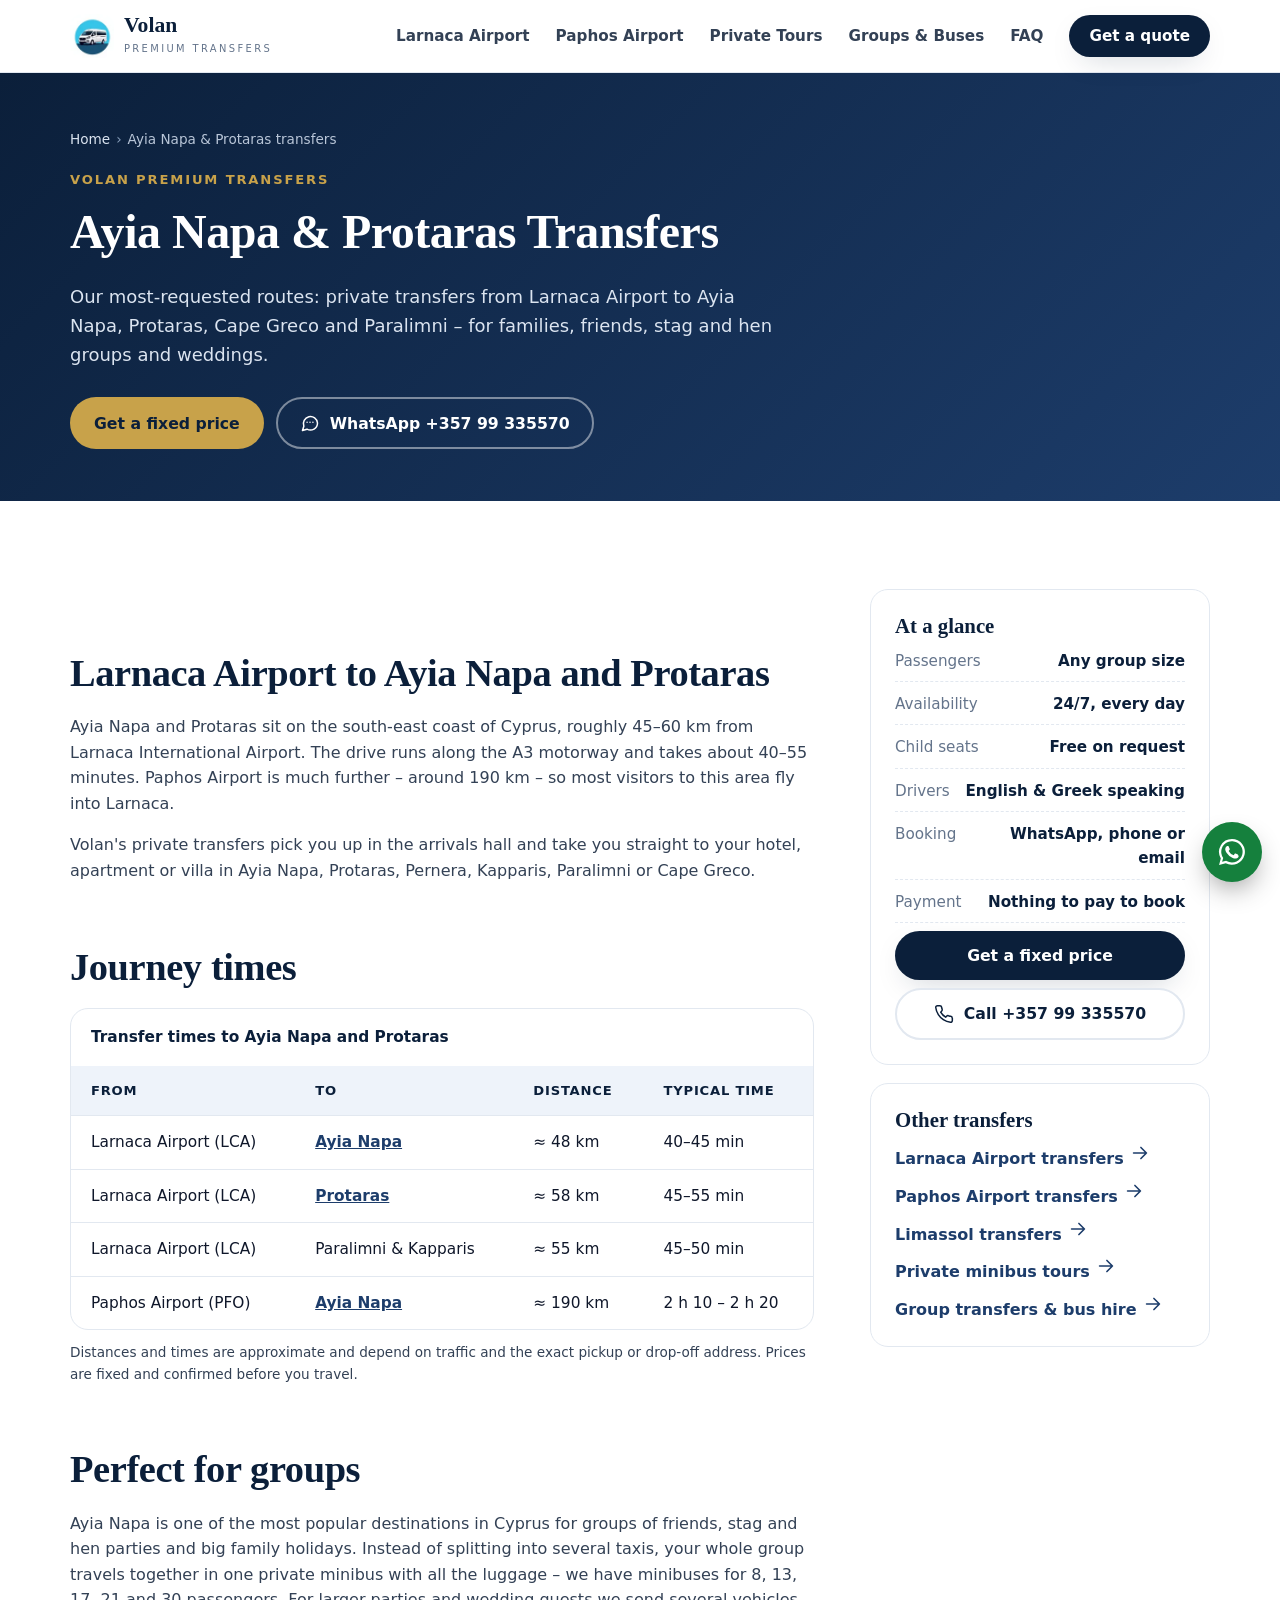
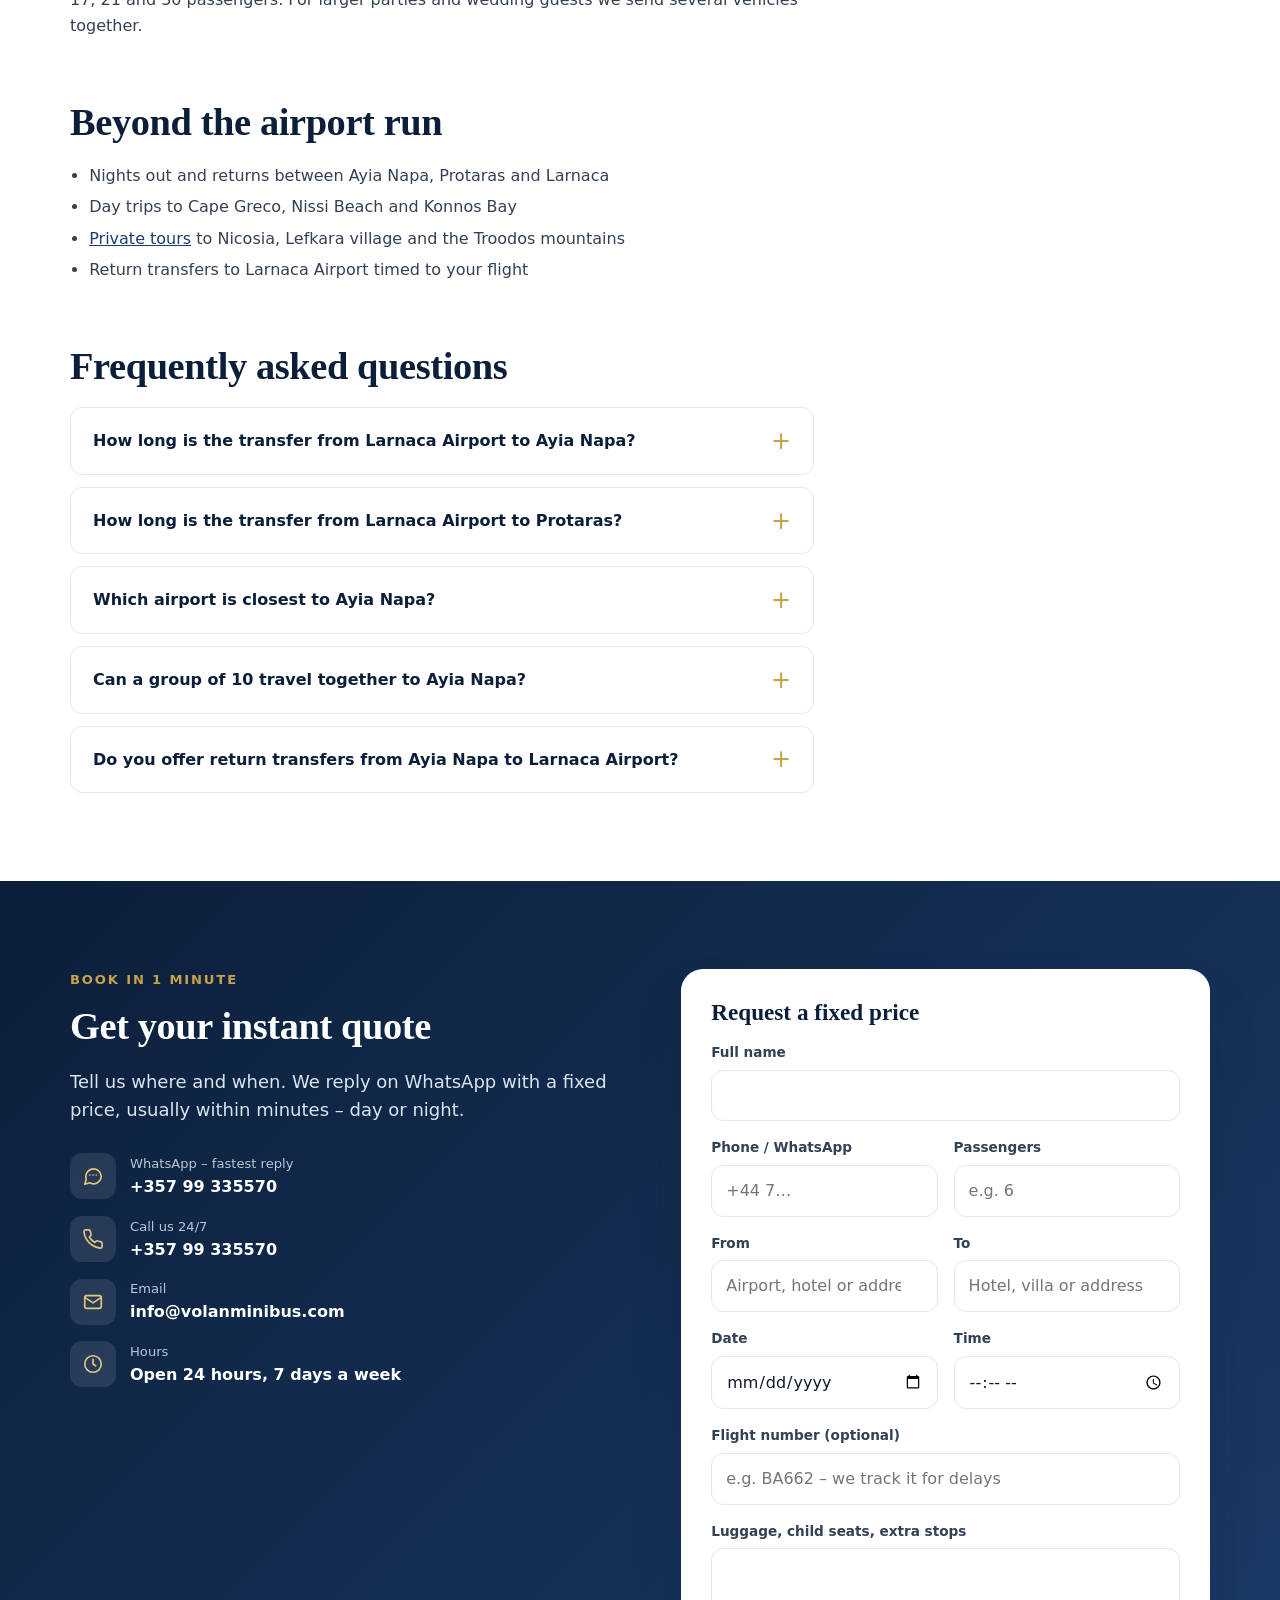
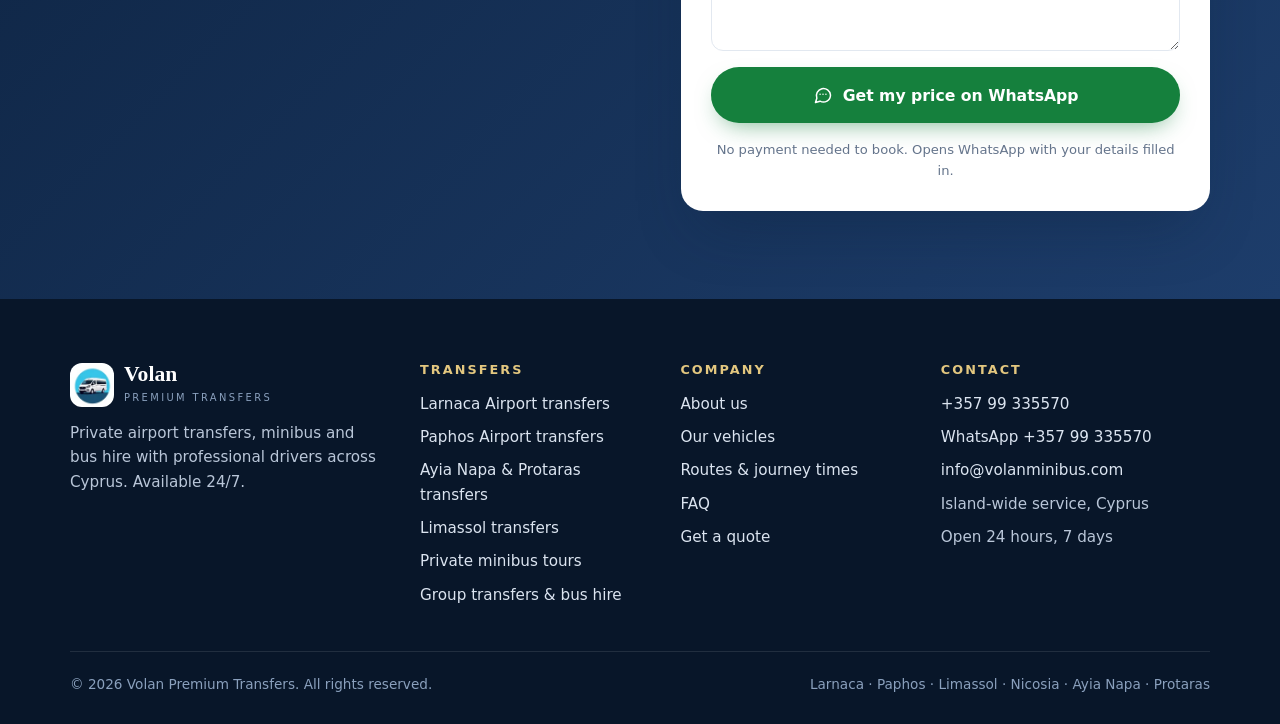
==== commit b2079bcd: "Remove decorative line before section labels Co-Authored-By: Claude Opus 5.5 <noreply@anthropic.com>" ====
--- a/ayia-napa-protaras-transfers/index.html
+++ b/ayia-napa-protaras-transfers/index.html
@@ -25,7 +25,7 @@
 <meta name="twitter:description" content="Private transfers from Larnaca Airport to Ayia Napa (≈45 min) and Protaras (≈50 min). One minibus for your whole group, free child seats, 24/7 fixed prices.">
 <meta name="twitter:image" content="https://volanpremiumtransfers.com/assets/img/og-image.jpg">
 
-<link rel="stylesheet" href="/assets/css/site.css">
+<link rel="stylesheet" href="/assets/css/site.css?v=f9078033">
 <script async src="https://www.googletagmanager.com/gtag/js?id=G-36GFT8VNKB"></script>
 <script>window.dataLayer=window.dataLayer||[];function gtag(){dataLayer.push(arguments);}gtag('js',new Date());gtag('config','G-36GFT8VNKB');</script>
 <script type="application/ld+json">{
@@ -234,6 +234,6 @@
  </div>
 </footer>
 <a class="wa-float" href="https://wa.me/35799335570" target="_blank" rel="noopener" aria-label="Chat with us on WhatsApp" data-loc="float"><svg viewBox="0 0 24 24" aria-hidden="true"><path d="M12 2.2A9.7 9.7 0 0 0 3.6 16.8L2.3 21.7l5-1.3A9.7 9.7 0 1 0 12 2.2zm0 17.7a8 8 0 0 1-4.1-1.1l-.3-.2-3 .8.8-2.9-.2-.3A8 8 0 1 1 12 19.9zm4.4-6c-.2-.1-1.4-.7-1.7-.8-.2-.1-.4-.1-.5.1l-.8 1c-.1.2-.3.2-.5.1a6.6 6.6 0 0 1-3.3-2.9c-.2-.4.2-.4.7-1.3.1-.2 0-.3 0-.4l-.8-1.8c-.2-.5-.4-.4-.5-.4h-.5a.9.9 0 0 0-.7.3 2.8 2.8 0 0 0-.9 2.1 4.9 4.9 0 0 0 1 2.6 11.2 11.2 0 0 0 4.3 3.8c1.6.7 2.2.7 3 .6.5-.1 1.4-.6 1.6-1.1.2-.6.2-1 .1-1.1l-.5-.3z"/></svg></a>
-<script src="/assets/js/site.js" defer></script>
+<script src="/assets/js/site.js?v=5977149f" defer></script>
 </body>
 </html>
--- a/assets/css/site.css
+++ b/assets/css/site.css
@@ -279,3 +279,4 @@
   .seats li{grid-template-columns:72px 1fr;text-align:left;justify-items:start;align-items:center;padding:16px 18px}
   .seats b{font-size:2rem;justify-self:center}
 }
+.eyebrow::before{display:none}
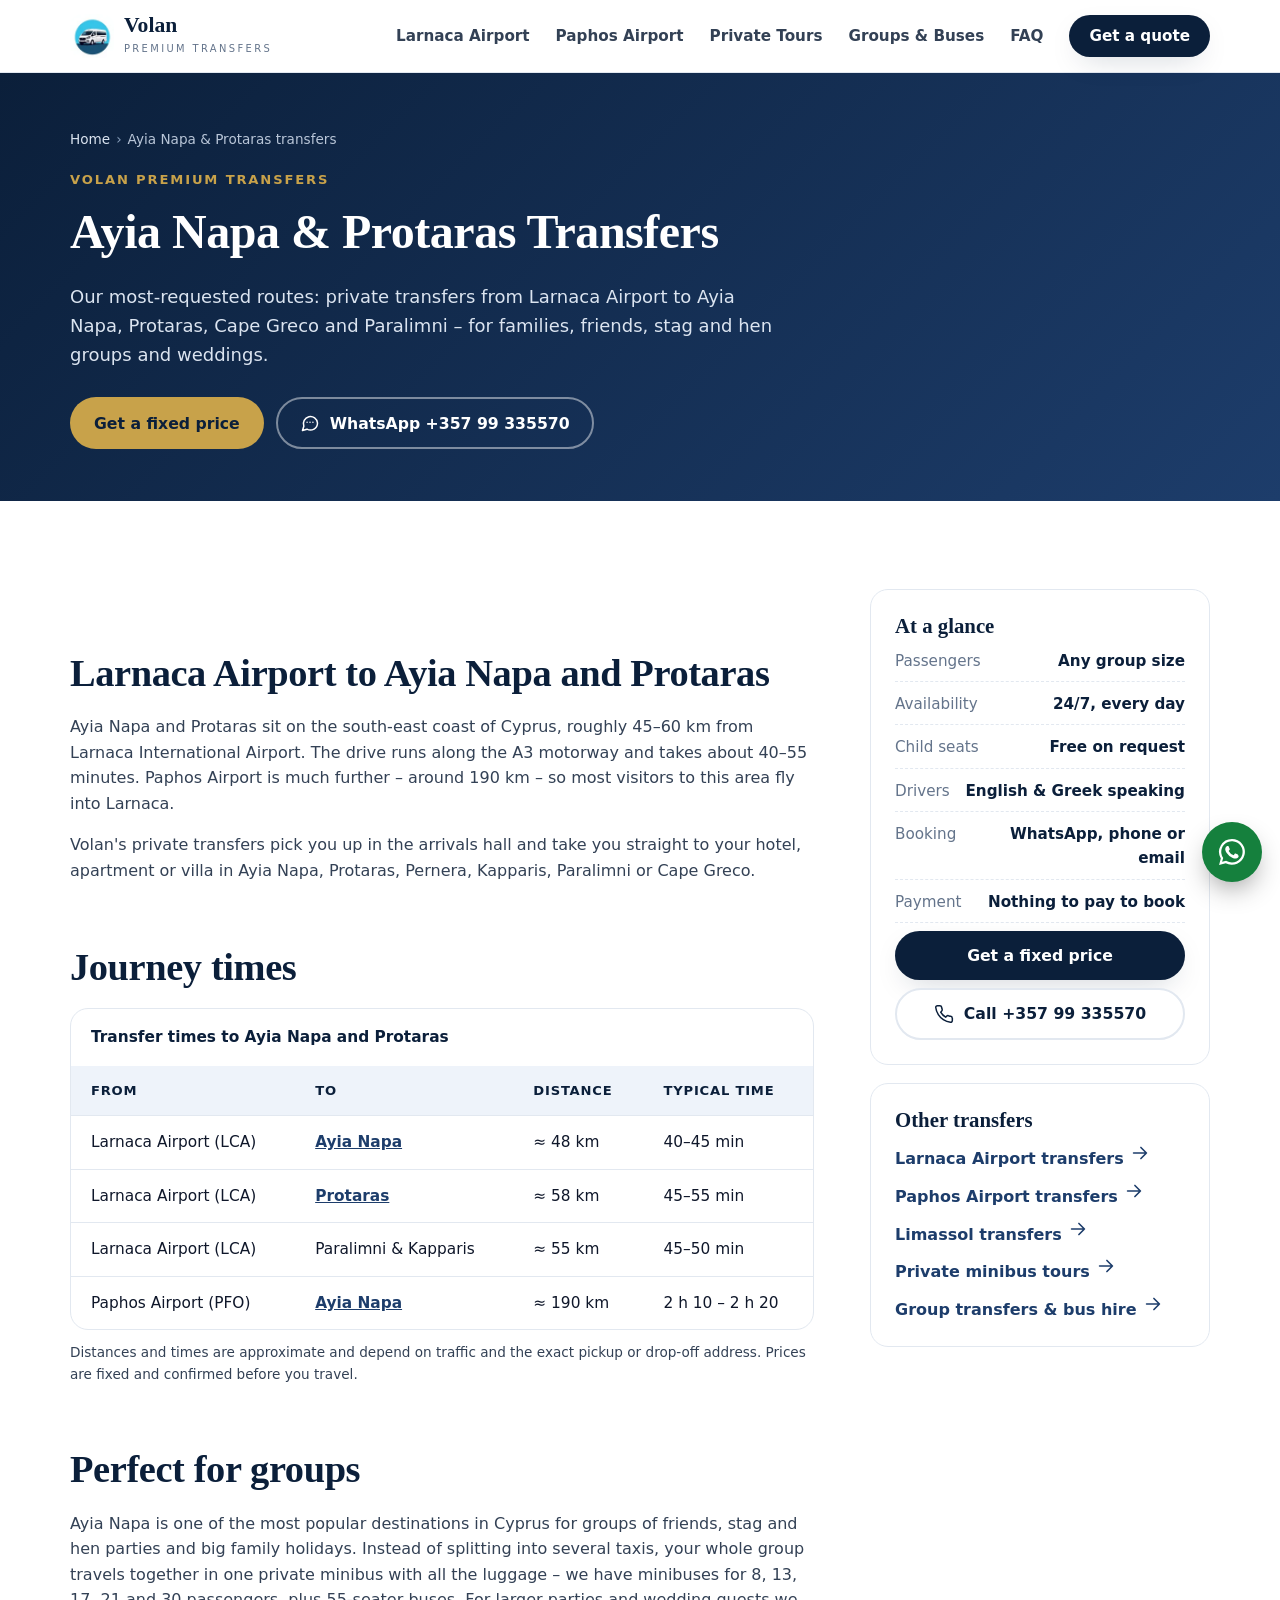
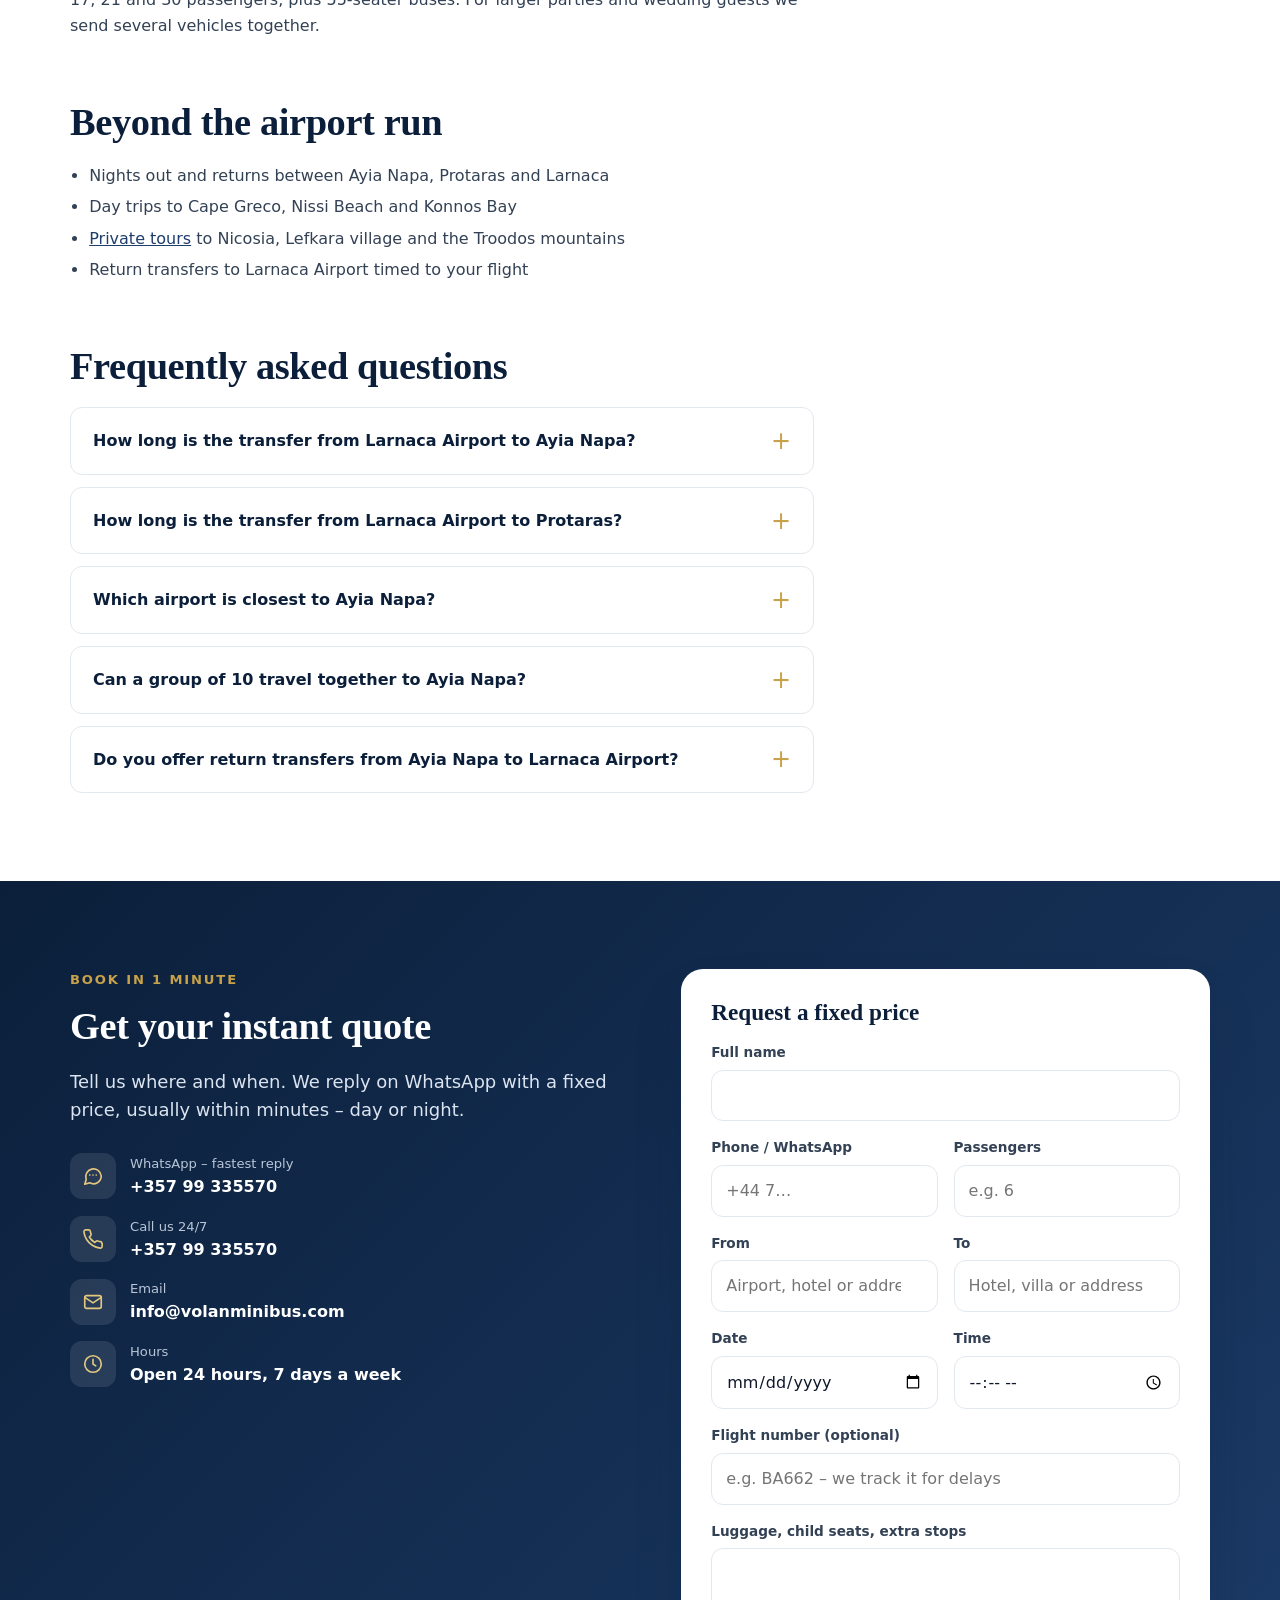
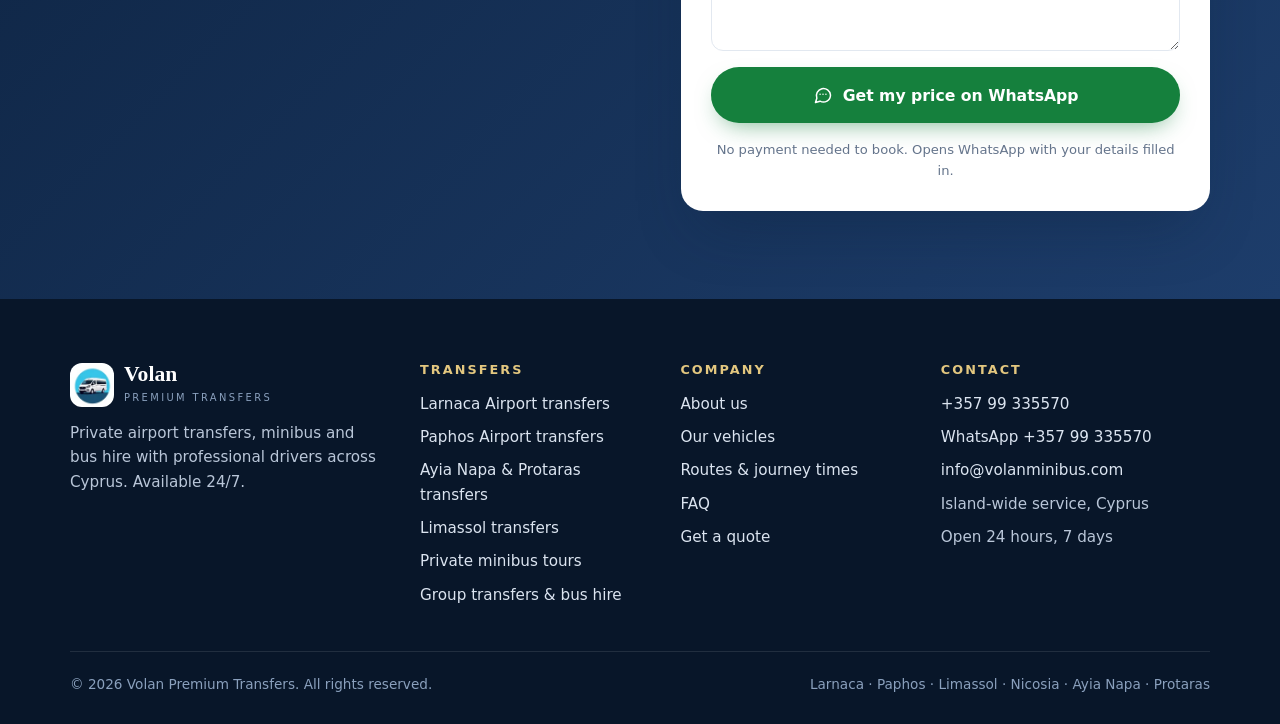
==== commit 4dd632be: "Tag WhatsApp/email enquiries as Volan Premium Transfers; add 55-seater buses to fleet - site.js pre-" ====
--- a/ayia-napa-protaras-transfers/index.html
+++ b/ayia-napa-protaras-transfers/index.html
@@ -117,7 +117,7 @@
    "name": "Can a group of 10 travel together to Ayia Napa?",
    "acceptedAnswer": {
     "@type": "Answer",
-    "text": "Yes. Our minibuses have 8, 13, 17, 21 and 30 passengers, so the whole group arrives together with all the luggage."
+    "text": "Yes. We have minibuses for 8, 13, 17, 21 and 30 passengers, plus 55-seater buses, so the whole group arrives together with all the luggage."
    }
   },
   {
@@ -163,7 +163,7 @@
 <tbody><tr><td>Larnaca Airport (LCA)</td><td><a href="/ayia-napa-protaras-transfers/">Ayia Napa</a></td><td>≈ 48 km</td><td>40–45 min</td></tr><tr><td>Larnaca Airport (LCA)</td><td><a href="/ayia-napa-protaras-transfers/">Protaras</a></td><td>≈ 58 km</td><td>45–55 min</td></tr><tr><td>Larnaca Airport (LCA)</td><td>Paralimni &amp; Kapparis</td><td>≈ 55 km</td><td>45–50 min</td></tr><tr><td>Paphos Airport (PFO)</td><td><a href="/ayia-napa-protaras-transfers/">Ayia Napa</a></td><td>≈ 190 km</td><td>2 h 10 – 2 h 20</td></tr></tbody></table></div>
 <p class="note">Distances and times are approximate and depend on traffic and the exact pickup or drop-off address. Prices are fixed and confirmed before you travel.</p>
 <h2>Perfect for groups</h2>
-<p>Ayia Napa is one of the most popular destinations in Cyprus for groups of friends, stag and hen parties and big family holidays. Instead of splitting into several taxis, your whole group travels together in one private minibus with all the luggage – we have minibuses for 8, 13, 17, 21 and 30 passengers. For larger parties and wedding guests we send several vehicles together.</p>
+<p>Ayia Napa is one of the most popular destinations in Cyprus for groups of friends, stag and hen parties and big family holidays. Instead of splitting into several taxis, your whole group travels together in one private minibus with all the luggage – we have minibuses for 8, 13, 17, 21 and 30 passengers, plus 55-seater buses. For larger parties and wedding guests we send several vehicles together.</p>
 <h2>Beyond the airport run</h2>
 <ul>
 <li>Nights out and returns between Ayia Napa, Protaras and Larnaca</li>
@@ -172,7 +172,7 @@
 <li>Return transfers to Larnaca Airport timed to your flight</li>
 </ul>
   <h2>Frequently asked questions</h2>
-  <div class="faq"><details><summary>How long is the transfer from Larnaca Airport to Ayia Napa?</summary><p>About 40–45 minutes for roughly 48 km via the A3 motorway.</p></details><details><summary>How long is the transfer from Larnaca Airport to Protaras?</summary><p>About 45–55 minutes for roughly 58 km, depending on traffic and your hotel's exact location.</p></details><details><summary>Which airport is closest to Ayia Napa?</summary><p>Larnaca International Airport (LCA) is closest – about 48 km. Paphos Airport is around 190 km away.</p></details><details><summary>Can a group of 10 travel together to Ayia Napa?</summary><p>Yes. Our minibuses have 8, 13, 17, 21 and 30 passengers, so the whole group arrives together with all the luggage.</p></details><details><summary>Do you offer return transfers from Ayia Napa to Larnaca Airport?</summary><p>Yes. We schedule the pickup from your hotel based on your flight time, 24 hours a day.</p></details></div>
+  <div class="faq"><details><summary>How long is the transfer from Larnaca Airport to Ayia Napa?</summary><p>About 40–45 minutes for roughly 48 km via the A3 motorway.</p></details><details><summary>How long is the transfer from Larnaca Airport to Protaras?</summary><p>About 45–55 minutes for roughly 58 km, depending on traffic and your hotel's exact location.</p></details><details><summary>Which airport is closest to Ayia Napa?</summary><p>Larnaca International Airport (LCA) is closest – about 48 km. Paphos Airport is around 190 km away.</p></details><details><summary>Can a group of 10 travel together to Ayia Napa?</summary><p>Yes. We have minibuses for 8, 13, 17, 21 and 30 passengers, plus 55-seater buses, so the whole group arrives together with all the luggage.</p></details><details><summary>Do you offer return transfers from Ayia Napa to Larnaca Airport?</summary><p>Yes. We schedule the pickup from your hotel based on your flight time, 24 hours a day.</p></details></div>
  </article>
  <aside class="aside">
   <div class="card"><h3>At a glance</h3><ul class="facts"><li><span>Passengers</span><span>Any group size</span></li><li><span>Availability</span><span>24/7, every day</span></li><li><span>Child seats</span><span>Free on request</span></li><li><span>Drivers</span><span>English &amp; Greek speaking</span></li><li><span>Booking</span><span>WhatsApp, phone or email</span></li><li><span>Payment</span><span>Nothing to pay to book</span></li></ul>
@@ -234,6 +234,6 @@
  </div>
 </footer>
 <a class="wa-float" href="https://wa.me/35799335570" target="_blank" rel="noopener" aria-label="Chat with us on WhatsApp" data-loc="float"><svg viewBox="0 0 24 24" aria-hidden="true"><path d="M12 2.2A9.7 9.7 0 0 0 3.6 16.8L2.3 21.7l5-1.3A9.7 9.7 0 1 0 12 2.2zm0 17.7a8 8 0 0 1-4.1-1.1l-.3-.2-3 .8.8-2.9-.2-.3A8 8 0 1 1 12 19.9zm4.4-6c-.2-.1-1.4-.7-1.7-.8-.2-.1-.4-.1-.5.1l-.8 1c-.1.2-.3.2-.5.1a6.6 6.6 0 0 1-3.3-2.9c-.2-.4.2-.4.7-1.3.1-.2 0-.3 0-.4l-.8-1.8c-.2-.5-.4-.4-.5-.4h-.5a.9.9 0 0 0-.7.3 2.8 2.8 0 0 0-.9 2.1 4.9 4.9 0 0 0 1 2.6 11.2 11.2 0 0 0 4.3 3.8c1.6.7 2.2.7 3 .6.5-.1 1.4-.6 1.6-1.1.2-.6.2-1 .1-1.1l-.5-.3z"/></svg></a>
-<script src="/assets/js/site.js?v=5977149f" defer></script>
+<script src="/assets/js/site.js?v=d14ae8ff" defer></script>
 </body>
 </html>
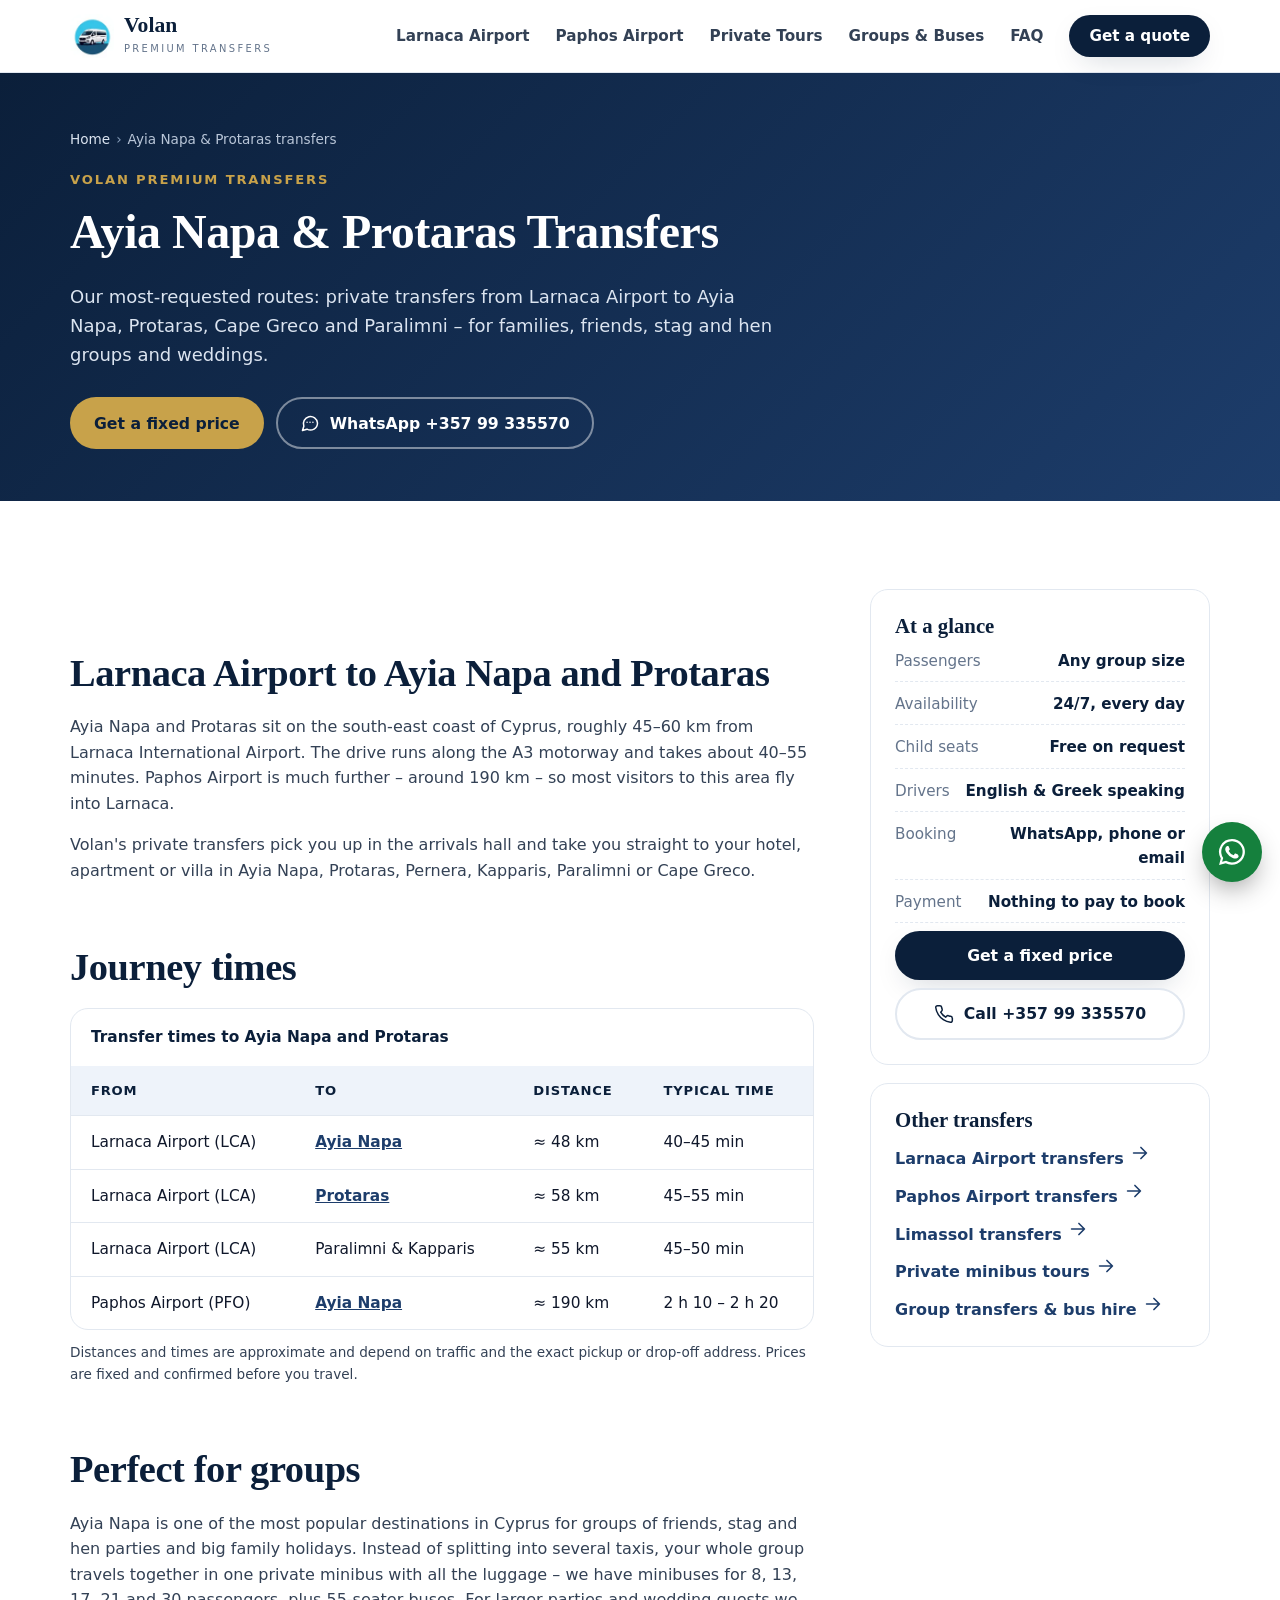
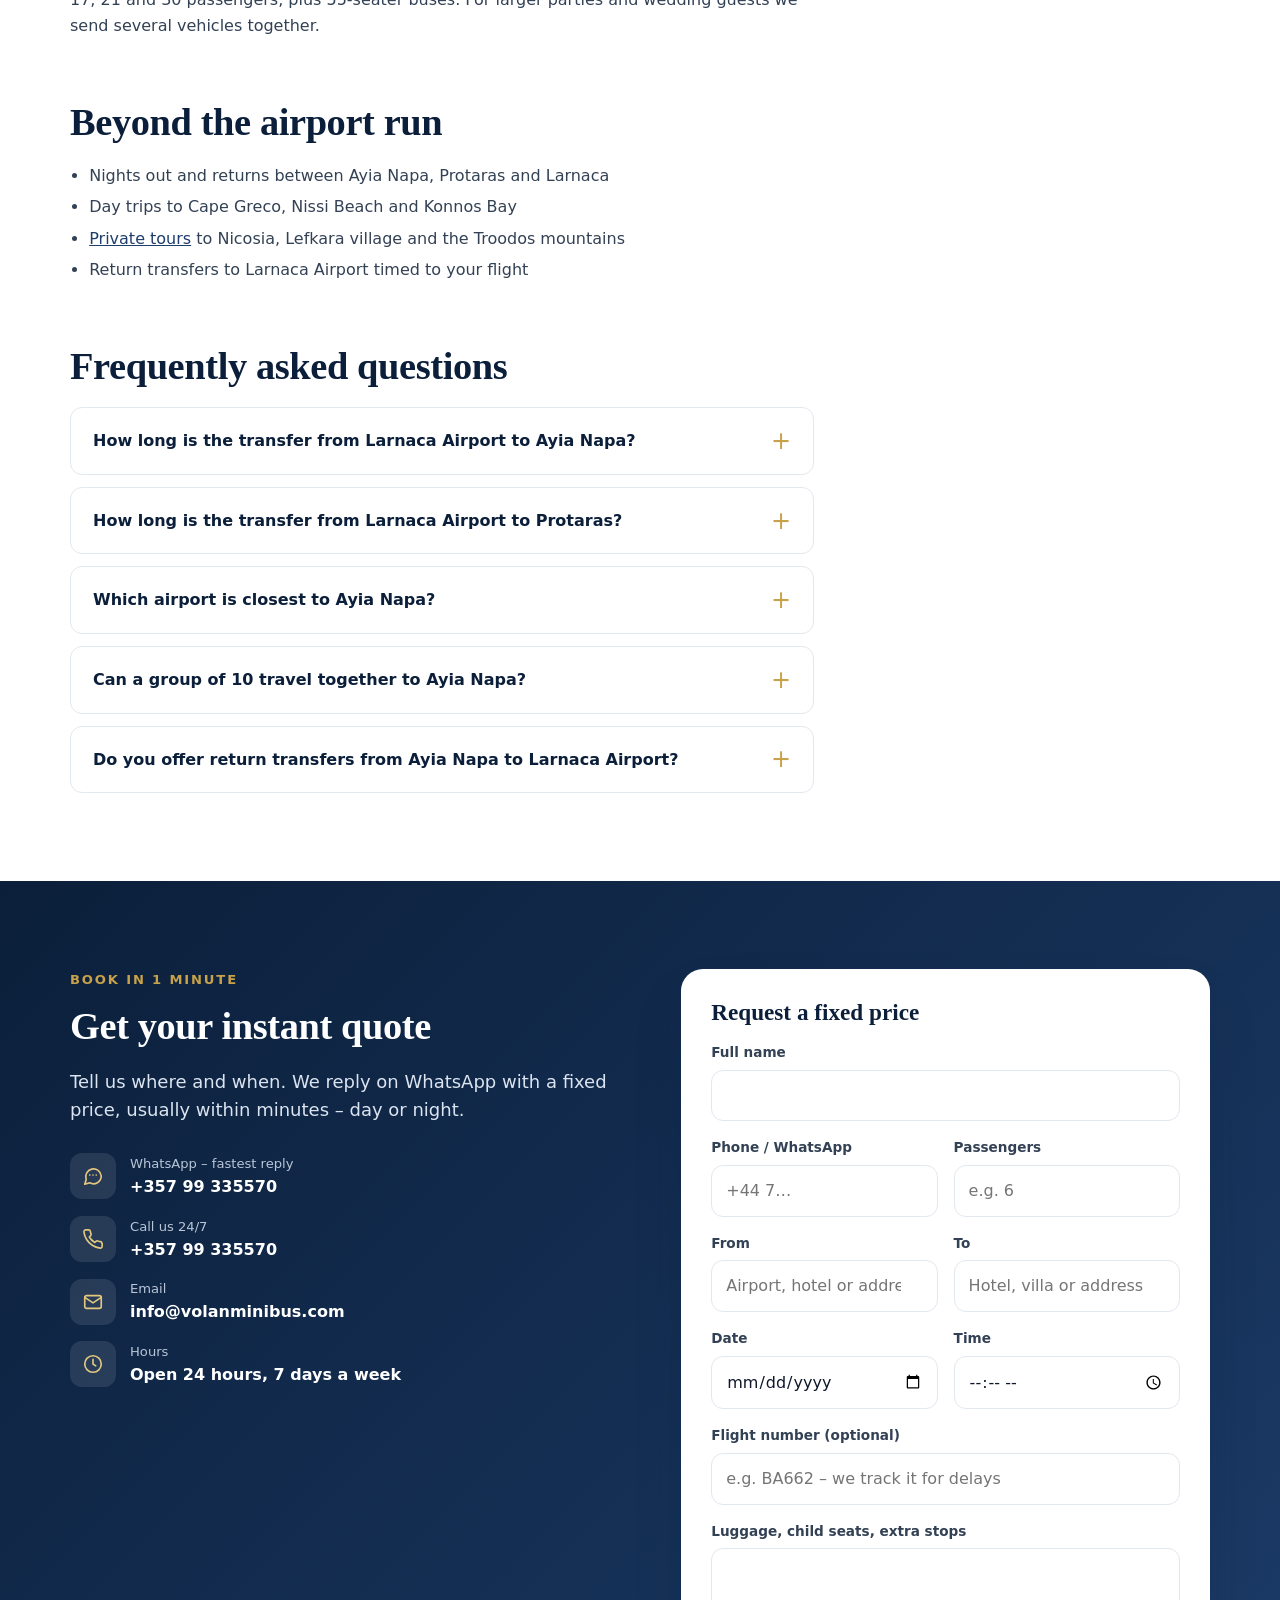
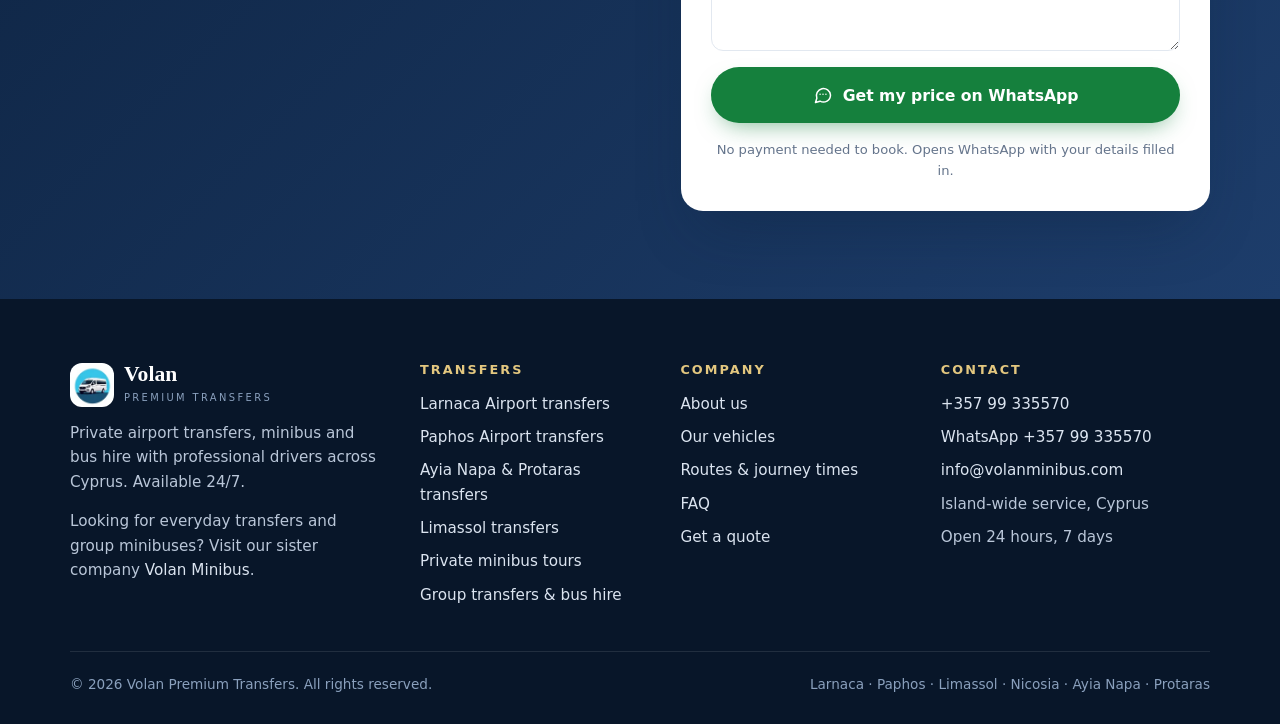
==== commit f40c3bde: "Footer: link to sister company Volan Minibus; update handoff (all 7 pages indexed) Co-Authored-By: C" ====
--- a/ayia-napa-protaras-transfers/index.html
+++ b/ayia-napa-protaras-transfers/index.html
@@ -25,7 +25,7 @@
 <meta name="twitter:description" content="Private transfers from Larnaca Airport to Ayia Napa (≈45 min) and Protaras (≈50 min). One minibus for your whole group, free child seats, 24/7 fixed prices.">
 <meta name="twitter:image" content="https://volanpremiumtransfers.com/assets/img/og-image.jpg">
 
-<link rel="stylesheet" href="/assets/css/site.css?v=f9078033">
+<link rel="stylesheet" href="/assets/css/site.css?v=f41608de">
 <script async src="https://www.googletagmanager.com/gtag/js?id=G-36GFT8VNKB"></script>
 <script>window.dataLayer=window.dataLayer||[];function gtag(){dataLayer.push(arguments);}gtag('js',new Date());gtag('config','G-36GFT8VNKB');</script>
 <script type="application/ld+json">{
@@ -219,6 +219,7 @@
    <div>
     <a class="brand" href="/"><picture><source srcset="/assets/img/logo-96.webp" type="image/webp"><img src="/assets/img/logo-96.png" width="44" height="44" alt="" loading="lazy"></picture><span><b>Volan</b><small>Premium Transfers</small></span></a>
     <p>Private airport transfers, minibus and bus hire with professional drivers across Cyprus. Available 24/7.</p>
+    <p>Looking for everyday transfers and group minibuses? Visit our sister company <a href="https://volanminibus.com/">Volan Minibus</a>.</p>
    </div>
    <div><h2>Transfers</h2><ul><li><a href="/larnaca-airport-transfers/">Larnaca Airport transfers</a></li><li><a href="/paphos-airport-transfers/">Paphos Airport transfers</a></li><li><a href="/ayia-napa-protaras-transfers/">Ayia Napa &amp; Protaras transfers</a></li><li><a href="/limassol-transfers/">Limassol transfers</a></li><li><a href="/private-tours-cyprus/">Private minibus tours</a></li><li><a href="/group-bus-hire-cyprus/">Group transfers &amp; bus hire</a></li></ul></div>
    <div><h2>Company</h2><ul><li><a href="/#about">About us</a></li><li><a href="/#fleet">Our vehicles</a></li><li><a href="/#routes">Routes &amp; journey times</a></li><li><a href="/#faq">FAQ</a></li><li><a href="/#quote">Get a quote</a></li></ul></div>
--- a/assets/css/site.css
+++ b/assets/css/site.css
@@ -267,7 +267,7 @@
 }
 @media (min-width:721px){.hero-inner{padding:64px 0 60px}.hero .hero-img{object-position:75% 50%}}
 /* Fleet seat sizes */
-.seats{list-style:none;padding:0;margin:0;display:grid;grid-template-columns:repeat(5,1fr);gap:16px}
+.seats{list-style:none;padding:0;margin:0 auto;max-width:960px;display:grid;grid-template-columns:repeat(3,1fr);gap:16px}
 .seats li{background:#fff;border:1px solid var(--line);border-radius:var(--radius);padding:24px 18px;text-align:center;display:grid;gap:8px;justify-items:center}
 .seats b{font-family:var(--serif);font-size:2.6rem;line-height:1;color:var(--navy)}
 .seats b::after{content:"passengers";display:block;font-family:var(--sans);font-size:.62rem;letter-spacing:.1em;text-transform:uppercase;color:var(--gold);margin-top:6px}
@@ -275,8 +275,9 @@
 .seats span{font-size:.9rem;color:var(--ink-2)}
 .note.center{text-align:center;margin-top:20px}
 @media (max-width:860px){
-  .seats{grid-template-columns:1fr}
-  .seats li{grid-template-columns:72px 1fr;text-align:left;justify-items:start;align-items:center;padding:16px 18px}
-  .seats b{font-size:2rem;justify-self:center}
+  .seats{grid-template-columns:repeat(2,1fr);gap:12px;max-width:560px}
+  .seats li{padding:18px 12px;gap:6px}
+  .seats b{font-size:2.1rem}
+  .seats span{font-size:.85rem;line-height:1.4}
 }
 .eyebrow::before{display:none}
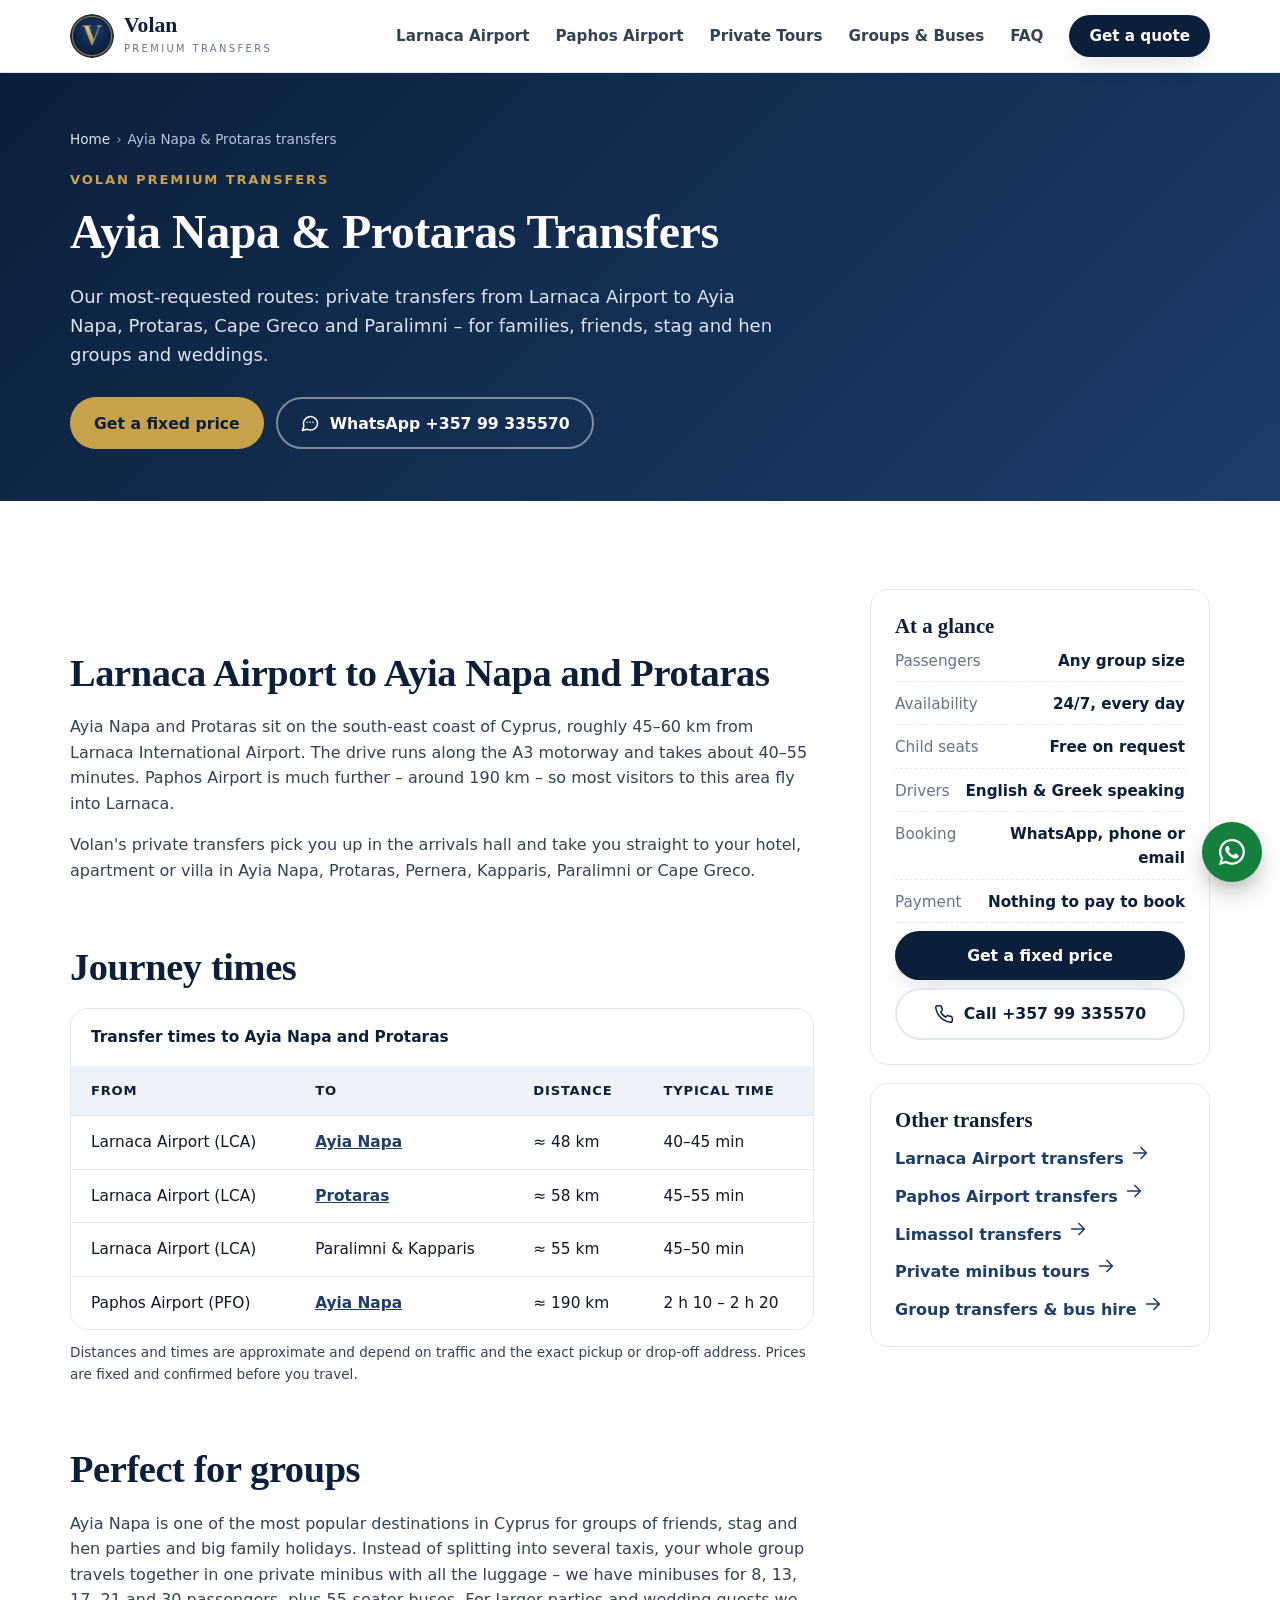
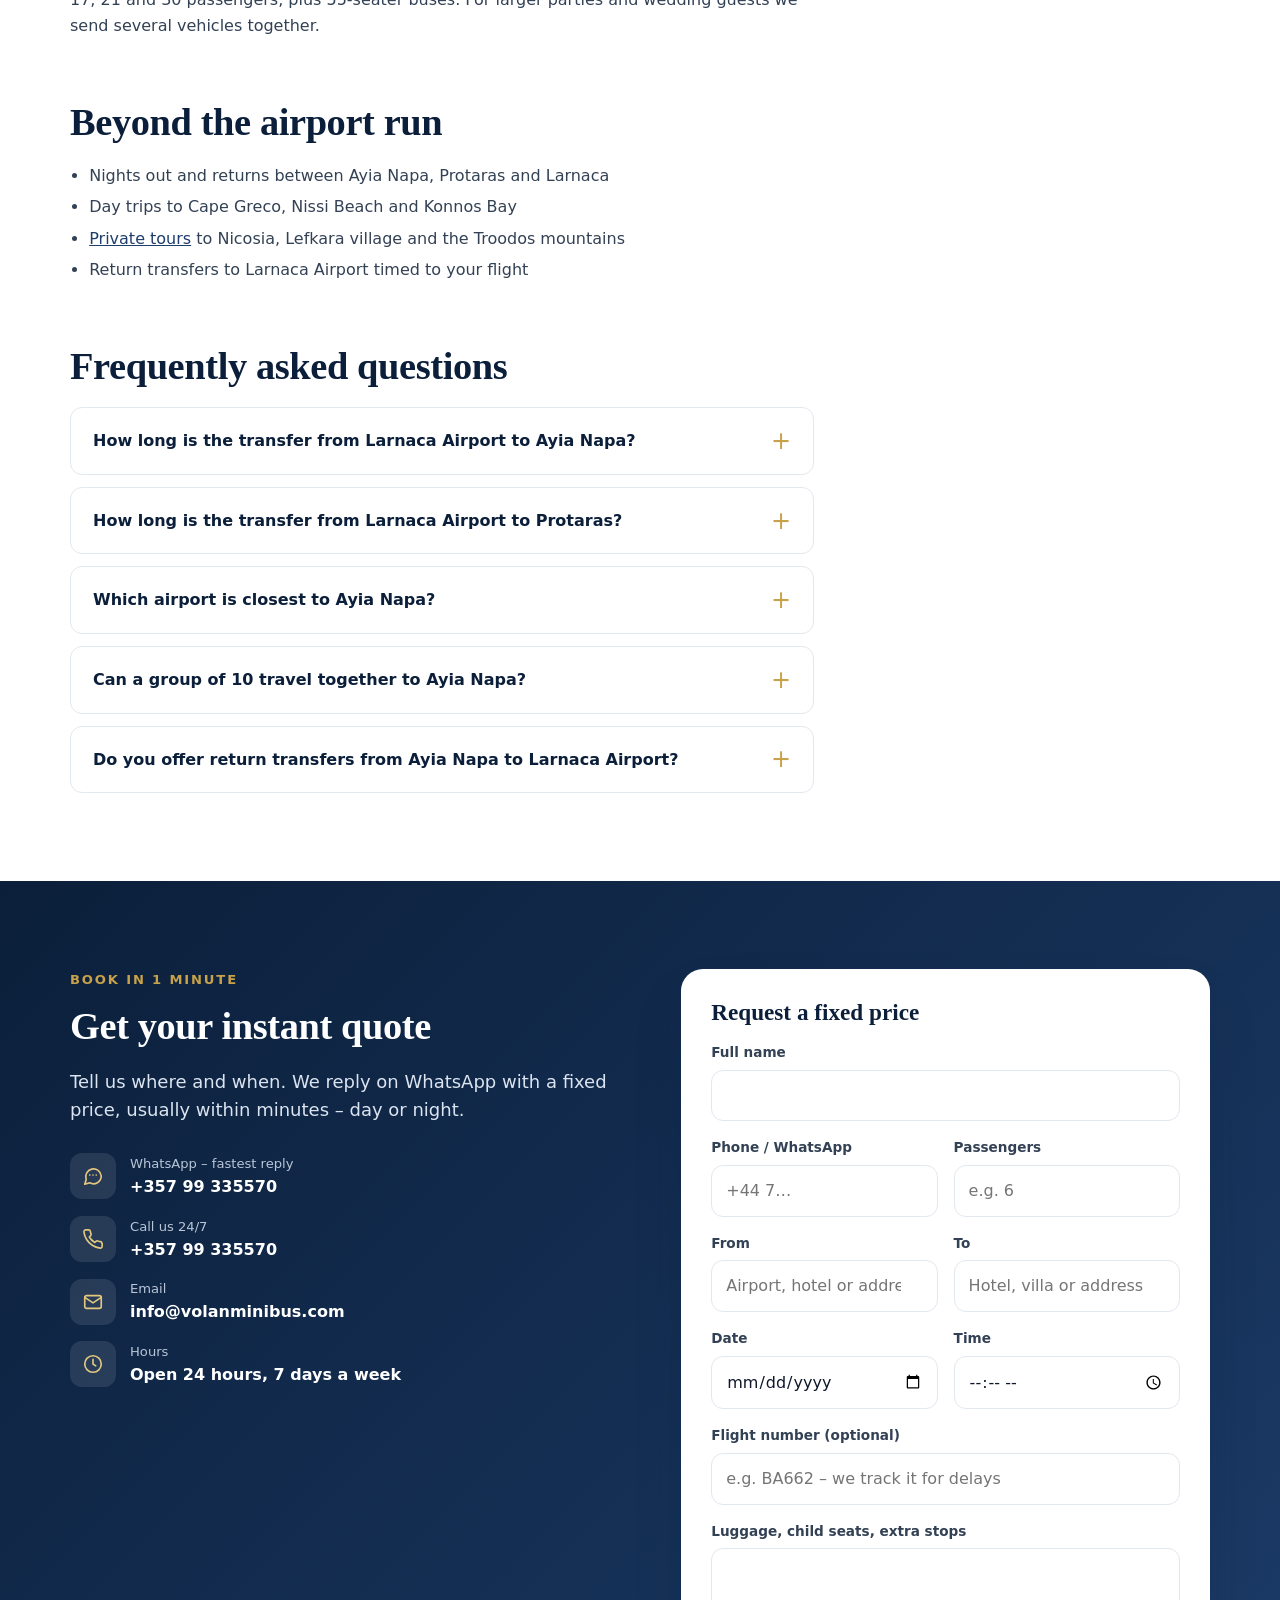
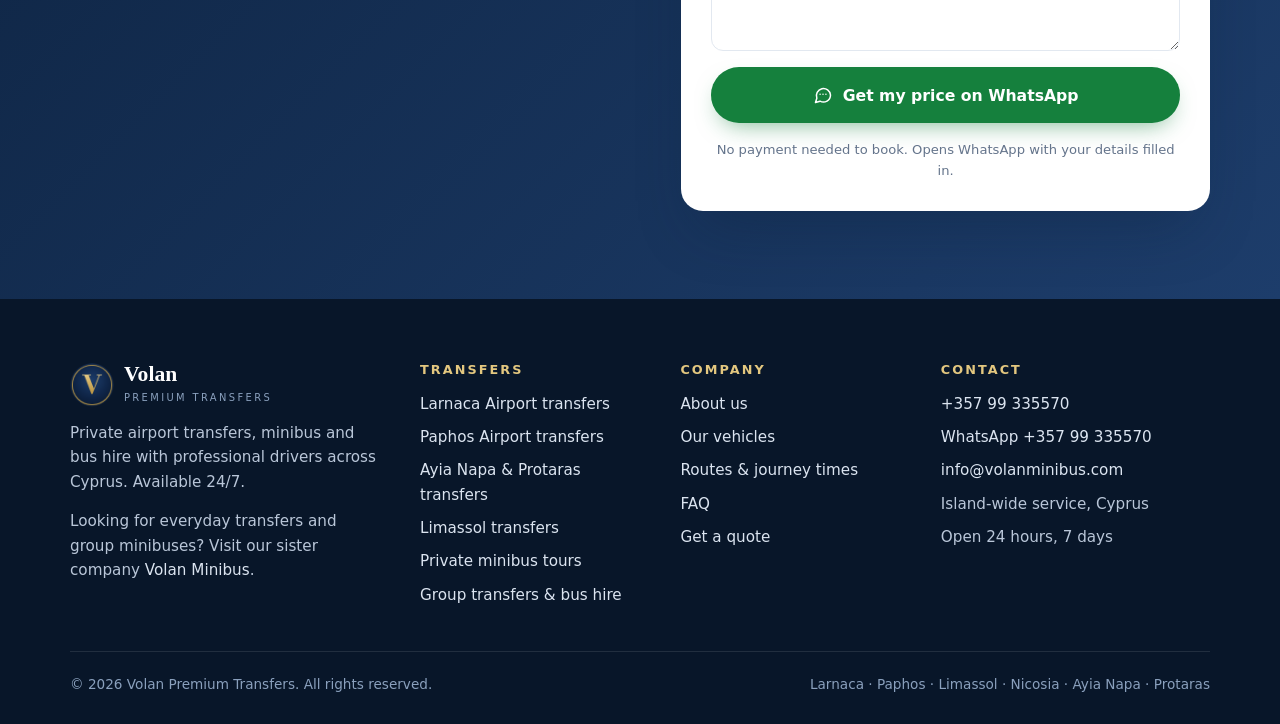
==== commit 699a5e7f: "New Volan Premium logo: header/footer badge, favicon, apple-touch icon, schema logo Co-Authored-By: " ====
--- a/ayia-napa-protaras-transfers/index.html
+++ b/ayia-napa-protaras-transfers/index.html
@@ -25,7 +25,7 @@
 <meta name="twitter:description" content="Private transfers from Larnaca Airport to Ayia Napa (≈45 min) and Protaras (≈50 min). One minibus for your whole group, free child seats, 24/7 fixed prices.">
 <meta name="twitter:image" content="https://volanpremiumtransfers.com/assets/img/og-image.jpg">
 
-<link rel="stylesheet" href="/assets/css/site.css?v=f41608de">
+<link rel="stylesheet" href="/assets/css/site.css?v=6a597de7">
 <script async src="https://www.googletagmanager.com/gtag/js?id=G-36GFT8VNKB"></script>
 <script>window.dataLayer=window.dataLayer||[];function gtag(){dataLayer.push(arguments);}gtag('js',new Date());gtag('config','G-36GFT8VNKB');</script>
 <script type="application/ld+json">{
@@ -136,7 +136,7 @@
 <header class="site-header">
  <div class="wrap nav">
   <a class="brand" href="/">
-   <picture><source srcset="/assets/img/logo-96.webp" type="image/webp"><img src="/assets/img/logo-96.png" width="44" height="44" alt=""></picture>
+   <img src="/assets/img/brand-96.png" srcset="/assets/img/brand-96.png 1x, /assets/img/brand-192.png 2x" width="44" height="44" alt="">
    <span><b>Volan</b><small>Premium Transfers</small></span>
   </a>
   <button class="menu-toggle" type="button" aria-controls="menu" aria-expanded="false" aria-label="Open menu"><svg class="icon" viewBox="0 0 24 24" aria-hidden="true"><path d="M4 7h16M4 12h16M4 17h16"/></svg></button>
@@ -217,7 +217,7 @@
  <div class="wrap">
   <div class="foot-grid">
    <div>
-    <a class="brand" href="/"><picture><source srcset="/assets/img/logo-96.webp" type="image/webp"><img src="/assets/img/logo-96.png" width="44" height="44" alt="" loading="lazy"></picture><span><b>Volan</b><small>Premium Transfers</small></span></a>
+    <a class="brand" href="/"><img src="/assets/img/brand-96.png" srcset="/assets/img/brand-96.png 1x, /assets/img/brand-192.png 2x" width="44" height="44" alt="" loading="lazy"><span><b>Volan</b><small>Premium Transfers</small></span></a>
     <p>Private airport transfers, minibus and bus hire with professional drivers across Cyprus. Available 24/7.</p>
     <p>Looking for everyday transfers and group minibuses? Visit our sister company <a href="https://volanminibus.com/">Volan Minibus</a>.</p>
    </div>
--- a/assets/css/site.css
+++ b/assets/css/site.css
@@ -54,7 +54,7 @@
 .site-header{position:sticky;top:0;z-index:50;background:rgba(255,255,255,.92);backdrop-filter:saturate(1.4) blur(10px);-webkit-backdrop-filter:saturate(1.4) blur(10px);border-bottom:1px solid var(--line)}
 .nav{display:flex;align-items:center;justify-content:space-between;height:72px;gap:16px}
 .brand{display:flex;align-items:center;gap:10px;text-decoration:none;color:var(--navy)}
-.brand img{width:44px;height:44px;border-radius:12px}
+.brand img{width:44px;height:44px;border-radius:50%}
 .brand b{display:block;font-family:var(--serif);font-size:1.35rem;line-height:1}
 .brand small{display:block;font-size:.62rem;letter-spacing:.24em;text-transform:uppercase;color:var(--muted);margin-top:4px}
 .menu{display:flex;align-items:center;gap:26px}
